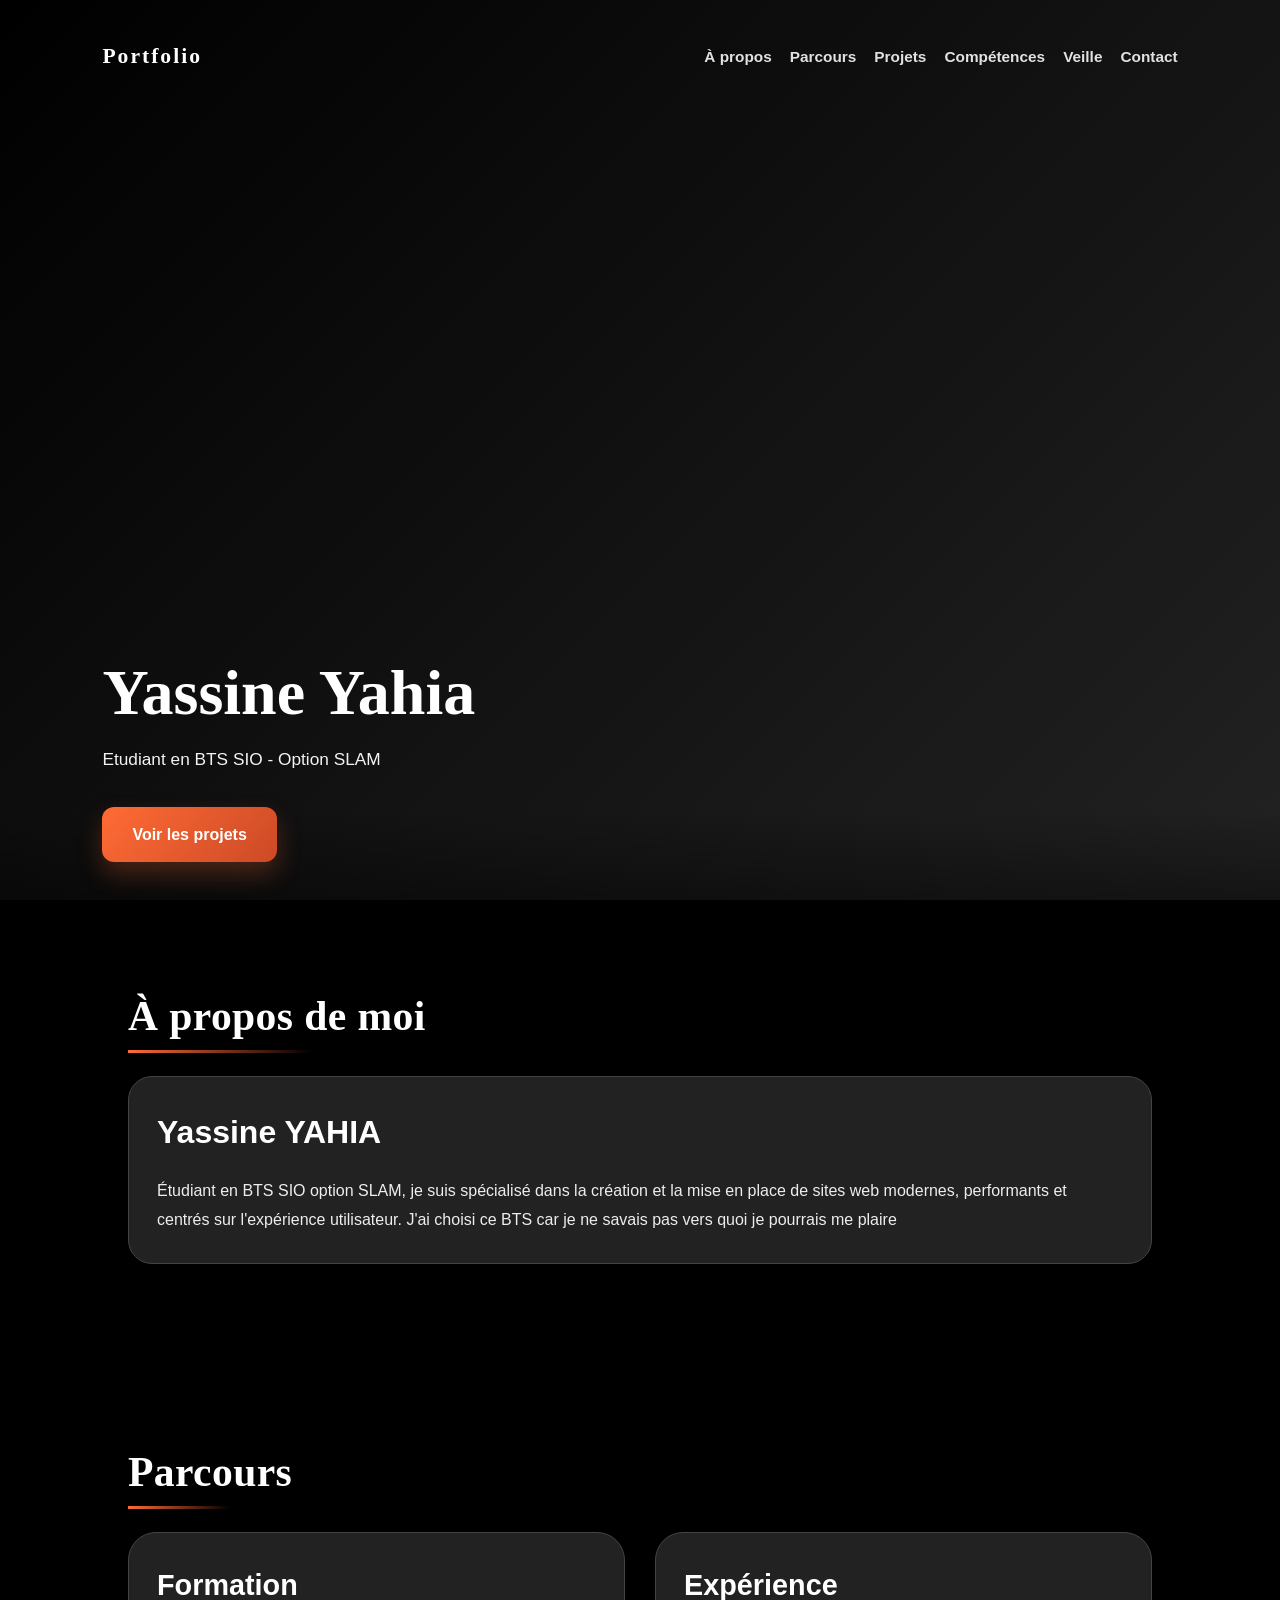
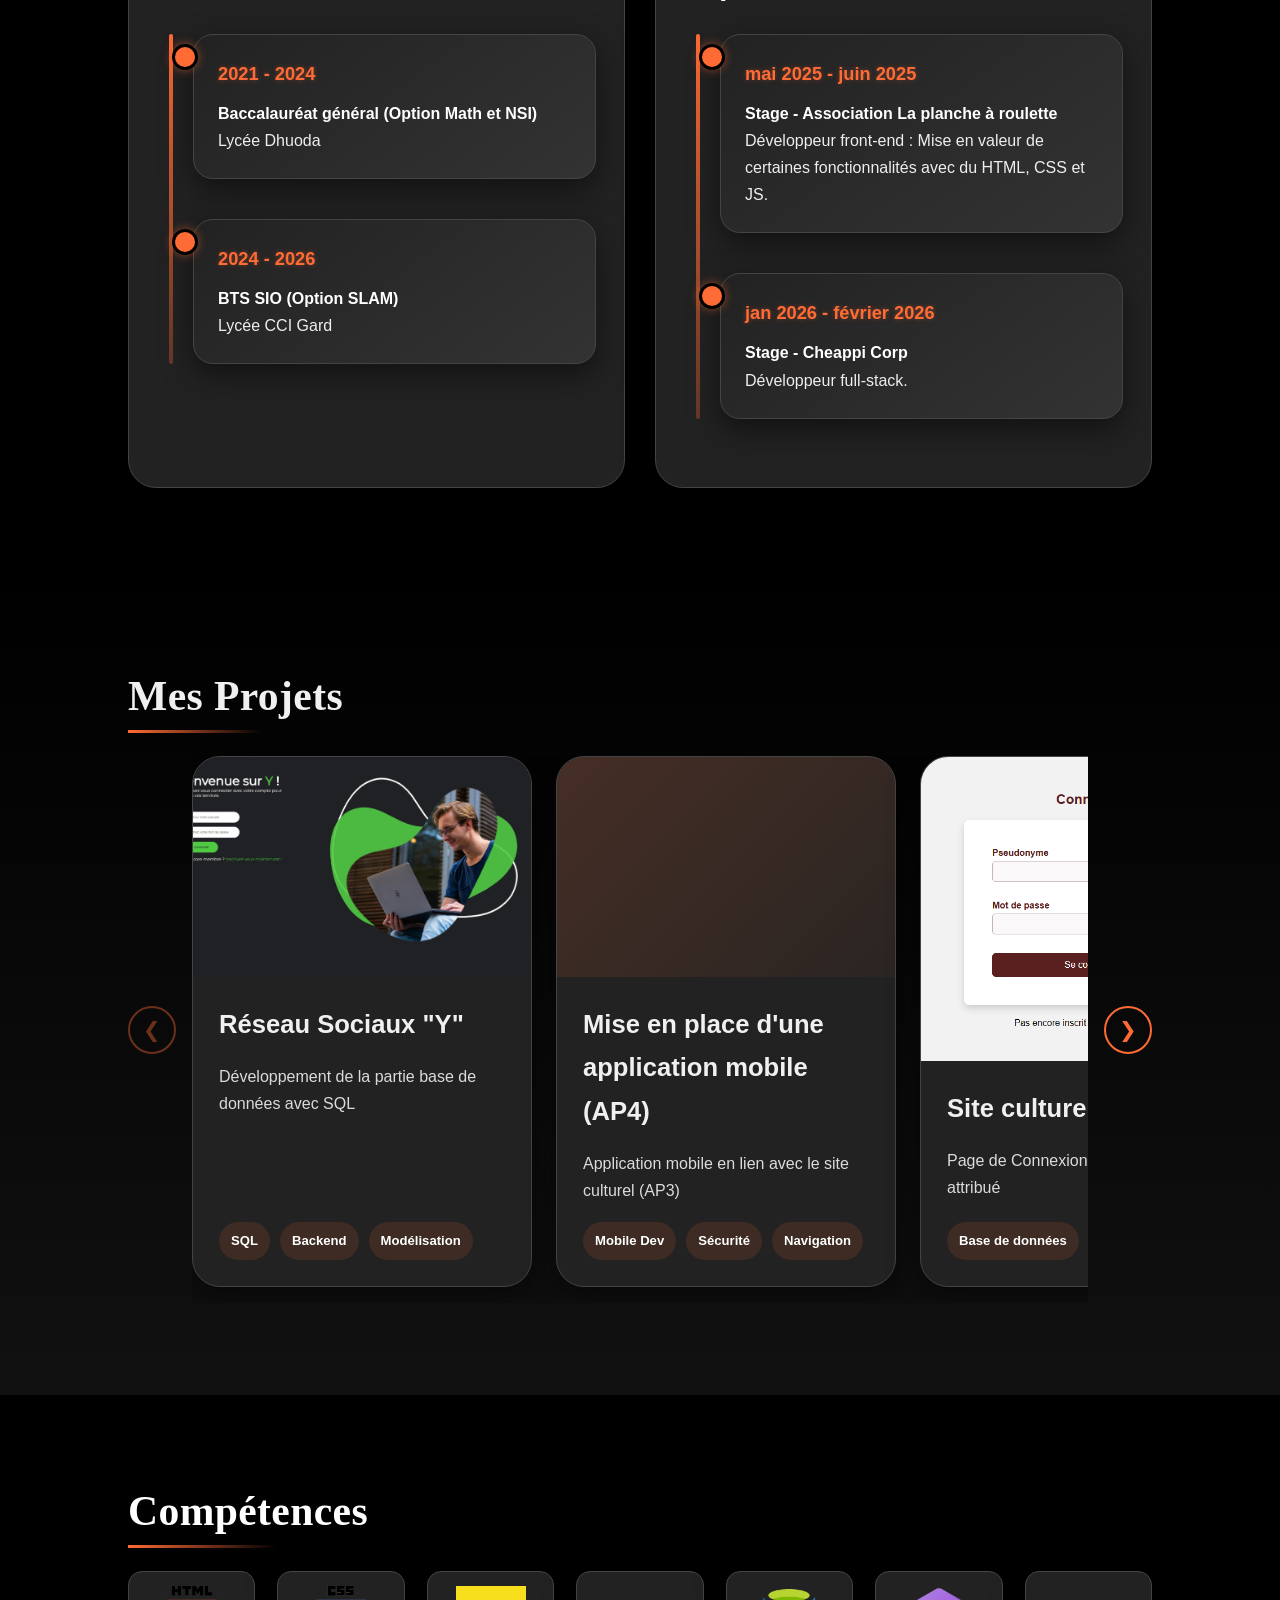
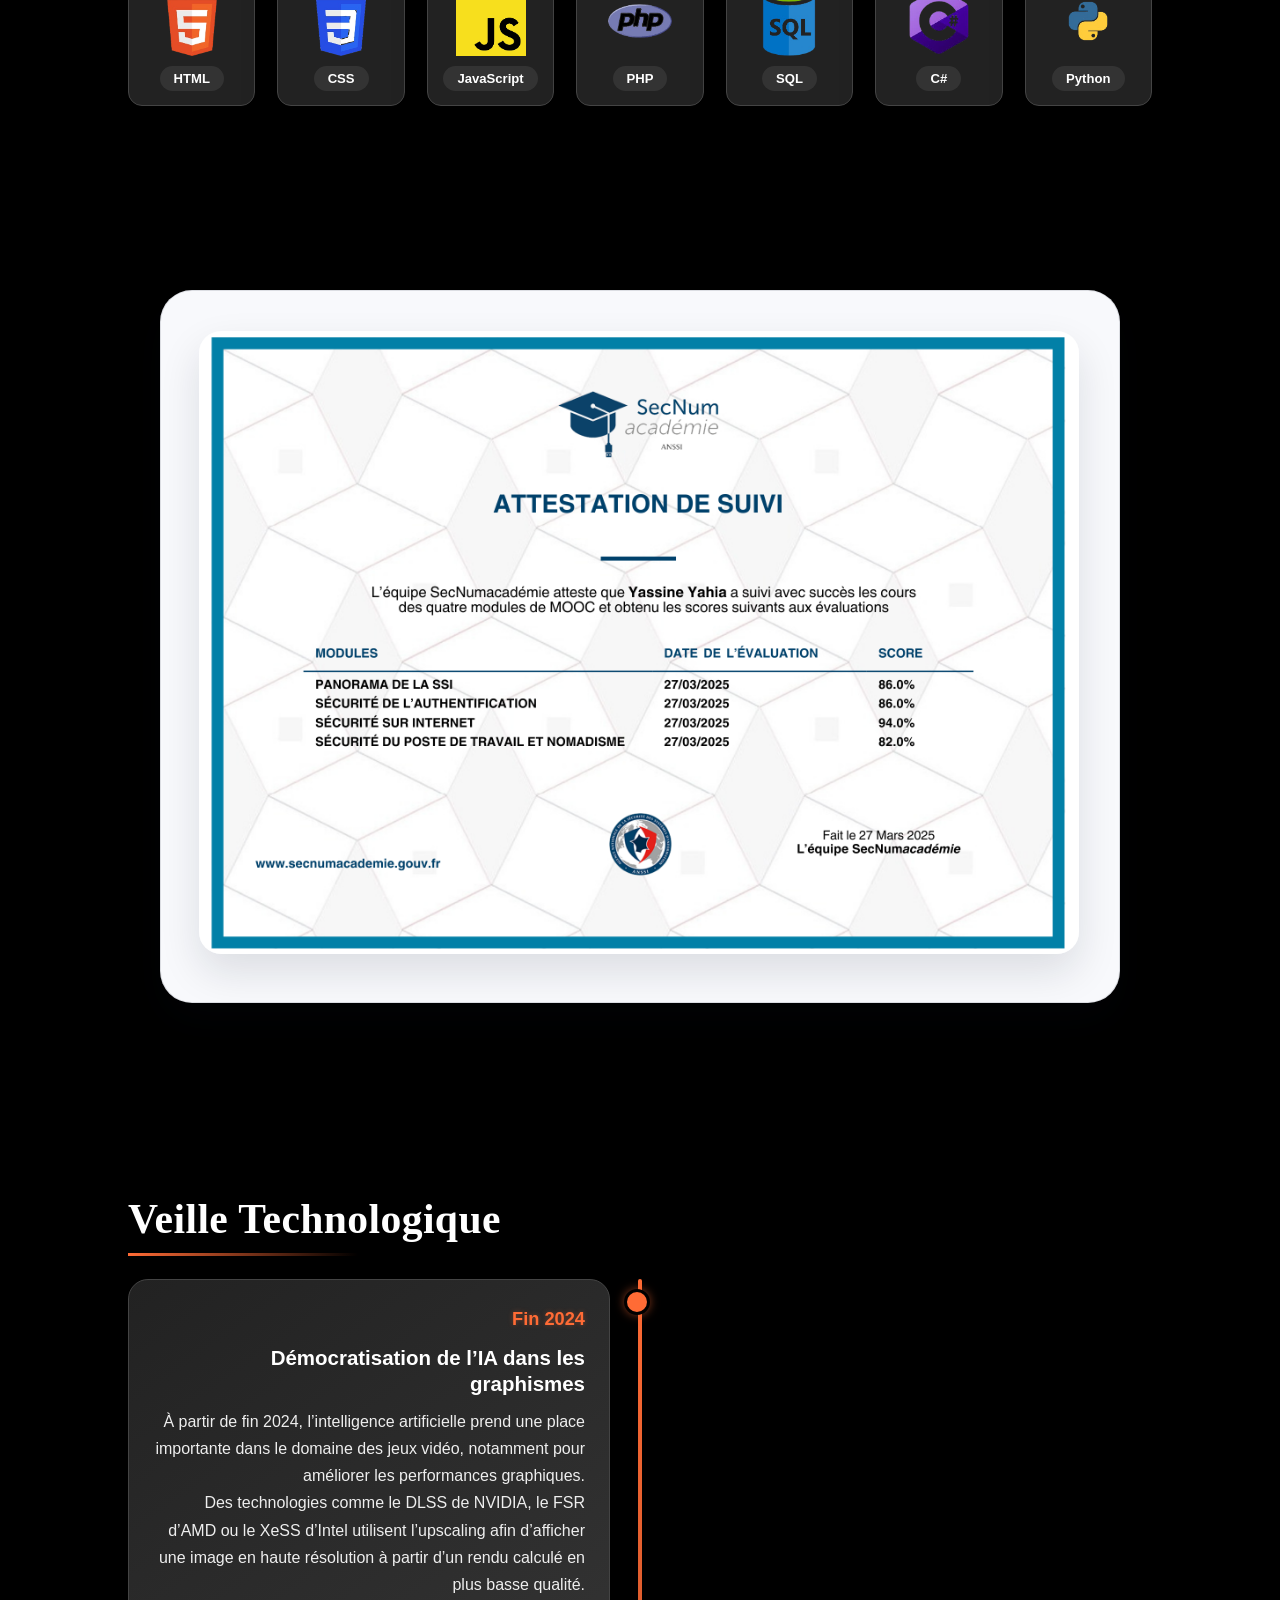
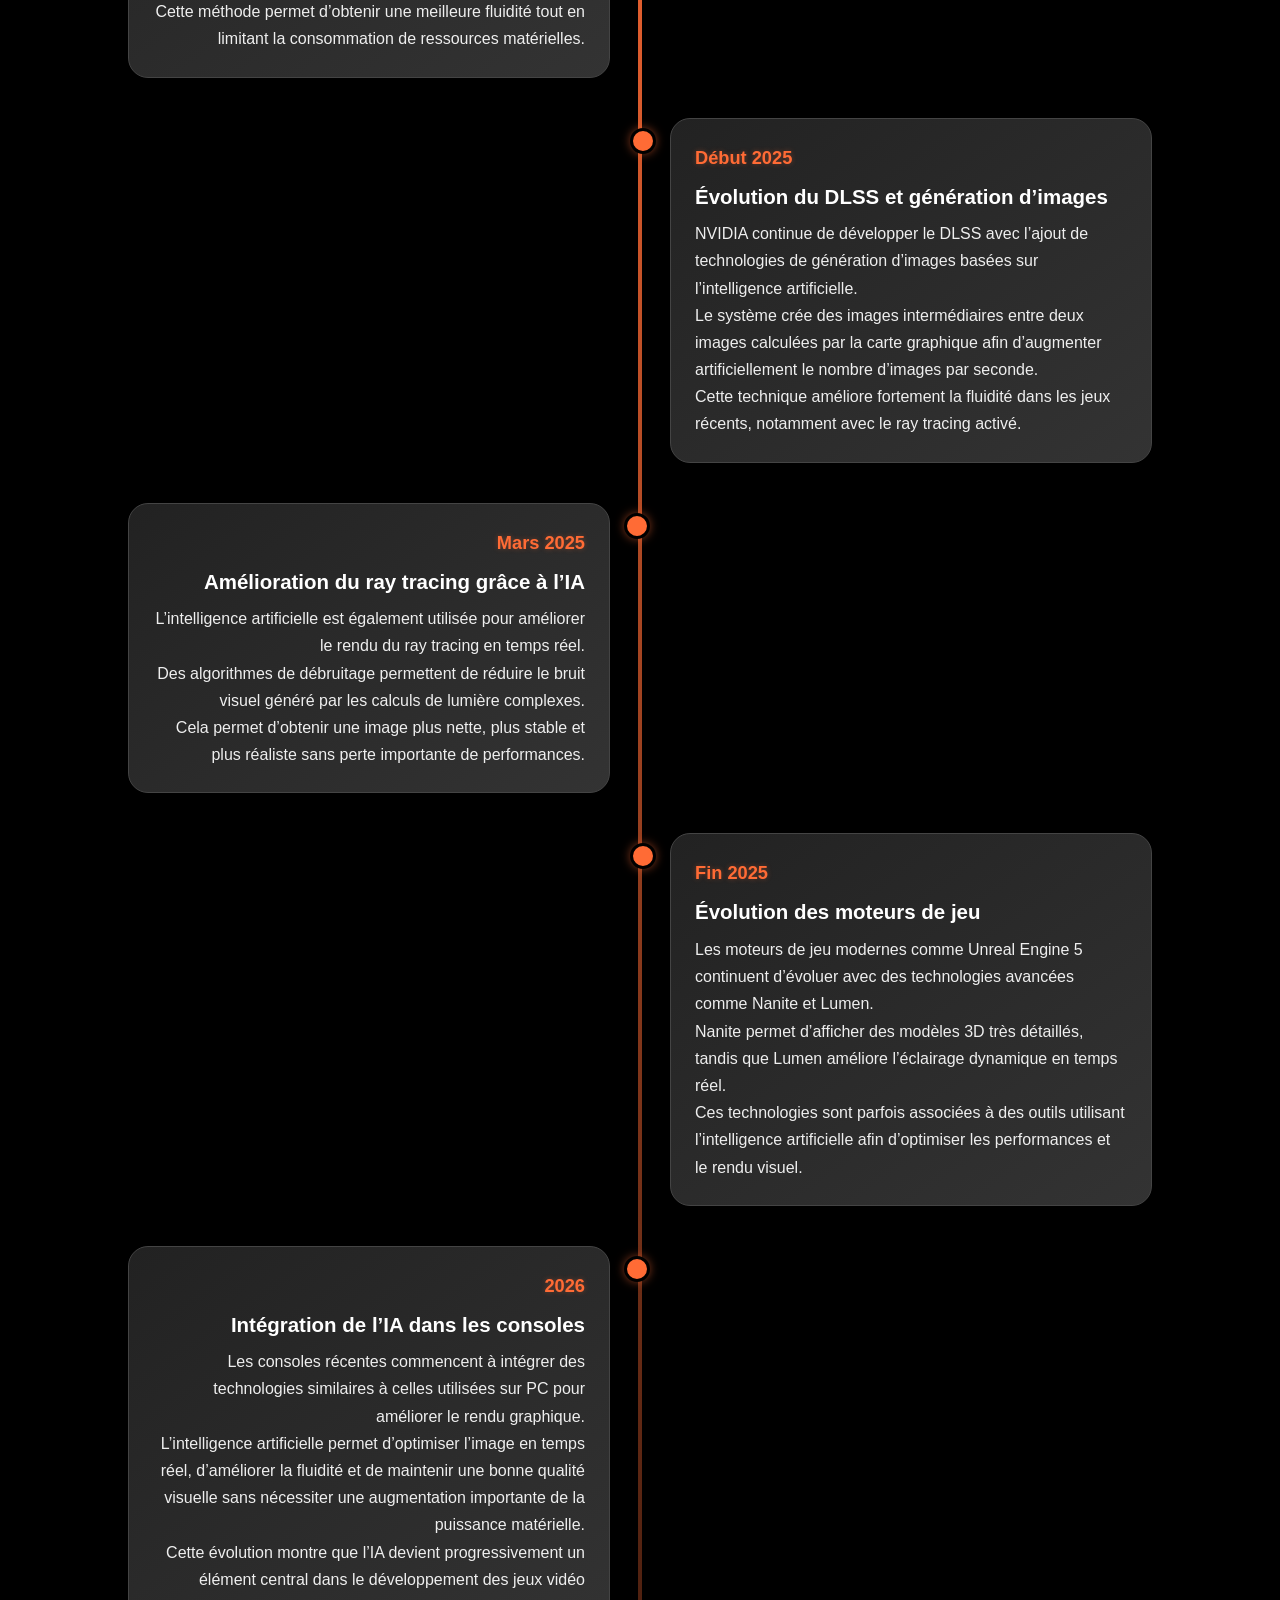
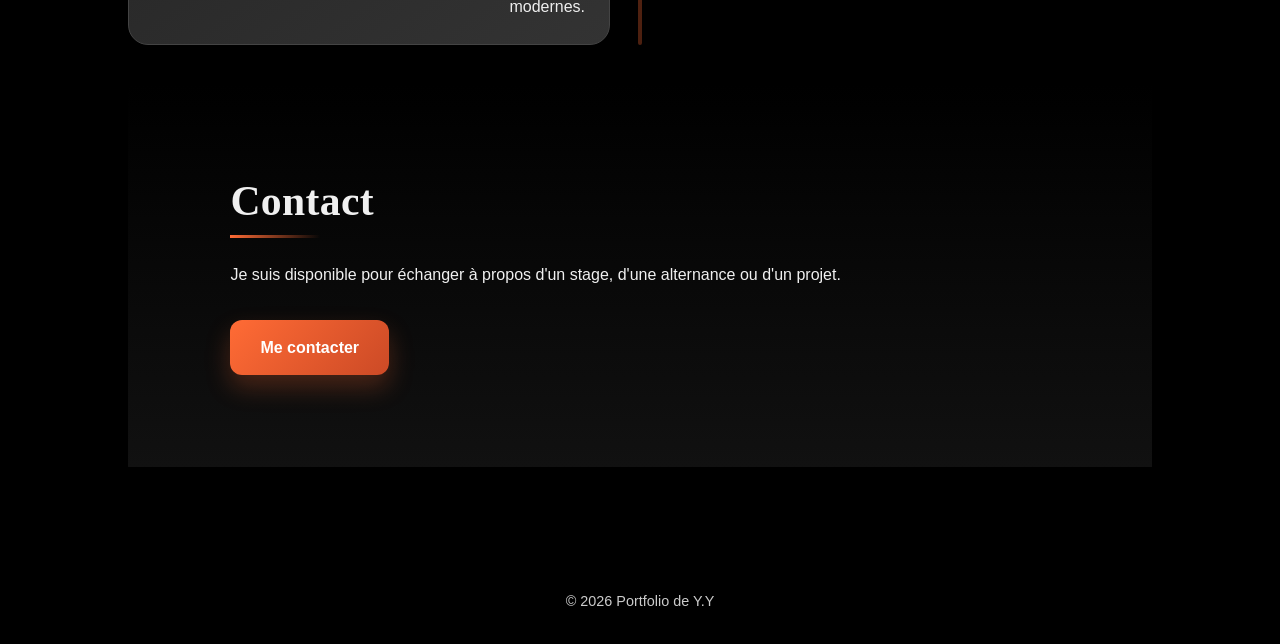
==== Porfolio de Y.Y/index.html @ 58051598 "Add files via upload" ====
﻿<!DOCTYPE html>
<html lang="fr">
<head>
    <meta charset="UTF-8">
    <meta name="viewport" content="width=device-width, initial-scale=1.0">
    <meta name="description" content="Portfolio de Yassine Yahia, étudiant en BTS SIO SLAM et développeur full-stack.">
    <title>Portfolio de Y.Y</title>
    <link rel="stylesheet" href="style.css">
    <script>document.documentElement.classList.add('js');</script>
    <script src="interact.js" defer></script>
</head>
<body>
<header class="hero" role="banner">
    <nav aria-label="Navigation principale">
        <h2 class="logo">Portfolio</h2>
        <ul>
            <li><a href="#about">À propos</a></li>
            <li><a href="#parcours">Parcours</a></li>
            <li><a href="#projects">Projets</a></li>
            <li><a href="#skills">Compétences</a></li>
            <li><a href="#techwatch">Veille</a></li>
            <li><a href="#contact-title">Contact</a></li>
        </ul>
    </nav>

    <div class="hero-content">
        <h1>Yassine Yahia</h1>
        <p>Etudiant en BTS SIO - Option SLAM</p>
        <a href="#projects" class="cta">Voir les projets</a>
    </div>
</header>

<main>
    <section id="about" class="section about" aria-labelledby="about-title">
    <div class="container section-title">
        <h2 id="about-title">À propos de moi</h2>
    </div>

    <div class="container about-layout">
        <div class="about-description">
            <h3>Yassine YAHIA</h3>
            <p>Étudiant en BTS SIO option SLAM, je suis spécialisé dans la création et la mise en place de sites web modernes, performants et centrés sur l'expérience utilisateur. J'ai choisi ce BTS car je ne savais pas vers quoi je pourrais me plaire</p>
        </div>
    </div>
</section>

<section id="parcours" class="section parcours" aria-labelledby="parcours-title">
    <div class="container section-title">
        <h2 id="parcours-title">Parcours</h2>
    </div>

    <div class="container parcours-grid">
        <div class="timeline-card">
            <h3>Formation</h3>
            <div class="timeline">
                <div class="timeline-item">
                    <div class="timeline-content">
                        <span class="date">2021 - 2024</span>
                        <h4>Baccalauréat général 
                            (Option Math et NSI)</h4>
                        <p>Lycée Dhuoda</p> 
                    </div>
                </div>

                <div class="timeline-item">
                    <div class="timeline-content">
                        <span class="date">2024 - 2026</span>
                        <h4>BTS SIO (Option SLAM)</h4>
                        <p>Lycée CCI Gard</p>
                    </div>
                </div>
            </div>
        </div>

        <div class="timeline-card">
            <h3>Expérience</h3>
            <div class="timeline">
                <div class="timeline-item">
                    <div class="timeline-content">
                        <span class="date">mai 2025 - juin 2025</span>
                        <h4>Stage - Association La planche à roulette</h4>
                        <p>Développeur front-end : Mise en valeur de certaines fonctionnalités avec du HTML, CSS et JS.</p>
                    </div>
                </div>

                <div class="timeline-item">
                    <div class="timeline-content">
                        <span class="date">jan 2026 - février 2026</span>
                        <h4>Stage - Cheappi Corp</h4>
                        <p>Développeur full-stack.</p>
                    </div>
                </div>
            </div>
        </div>
    </div>
</section>

    <section id="projects" class="section dark" aria-labelledby="projects-title">
        <h2 id="projects-title">Mes Projets</h2>
        <div class="projects-container">
            <button class="scroll-btn scroll-btn--left" aria-label="Défiler vers la gauche" title="Défiler vers la gauche">❮</button>
            <div class="grid projects-grid">
            <article class="card project-card">
                <div class="card-preview">
                    <img src="Image/login_Y.png" alt="Portfolio project" loading="lazy">
                </div>
                <div class="card-body">
                    <h3>Réseau Sociaux "Y"</h3>
                    <p>Développement de la partie base de données avec SQL</p>
                    <div class="card-tags">
                        <span>SQL</span>
                        <span>Backend</span>
                        <span>Modélisation</span>
                    </div>
                </div>
            </article>

            <article class="card project-card">
                <div class="card-preview card-gradient">
                </div>
                <div class="card-body">
                    <h3>Mise en place d'une application mobile (AP4)</h3>
                    <p>Application mobile en lien avec le site culturel (AP3)</p>
                    <div class="card-tags">
                        <span>Mobile Dev</span>
                        <span>Sécurité</span>
                        <span>Navigation</span>
                    </div>
                </div>
            </article>

            <article class="card project-card">
                <div class="card-preview card-gradient">
                    <img src="Image/AP3.PNG" alt="Portfolio project" loading="lazy">
                </div>
                <div class="card-body">
                    <h3>Site culturel (AP3)</h3>
                    <p>Page de Connexion en fonction du role attribué</p>
                    <div class="card-tags">
                        <span>Base de données</span>
                        <span>CRUD</span>
                        <span>API</span>
                    </div>
                </div>
            </article>

            <article class="card project-card">
                <div class="card-preview card-gradient">
                    <img src="Image/AP1&2.PNG" alt="Portfolio project" loading="lazy">
                </div>
                <div class="card-body">
                    <h3>Site culturel (AP2 & AP1)</h3>
                    <p>Site sur l'oenologie</p>
                    <div class="card-tags">
                        <span>Base de données</span>
                        <span>CRUD</span>
                        <span>API</span>
                    </div>
                </div>
            </article>

            </div>
            <button class="scroll-btn scroll-btn--right" aria-label="Défiler vers la droite" title="Défiler vers la droite">❯</button>
        </div>
    </section>

    <section id="skills" class="section" aria-labelledby="skills-title">
        <h2 id="skills-title">Compétences</h2>
        <div class="skills">
            <div class="skill">
                <img src="Image/HTML.png" alt="Logo HTML" loading="lazy">
                <span>HTML</span>
            </div>

            <div class="skill">
                <img src="Image/CSS.png" alt="Logo CSS" loading="lazy">
                <span>CSS</span>
            </div>

            <div class="skill">
                <img src="Image/JS.png" alt="Logo JavaScript" loading="lazy">
                <span>JavaScript</span>
            </div>

            <div class="skill">
                <img src="Image/PHP.png" alt="Logo PHP" loading="lazy">
                <span>PHP</span>
            </div>

            <div class="skill">
                <img src="Image/SQL.png" alt="Logo SQL" loading="lazy">
                <span>SQL</span>
            </div>

            <div class="skill">
                <img src="Image/CSharp.jpg" alt="Logo C#" loading="lazy">
                <span>C#</span>
            </div>

            <div class="skill">
                <img src="Image/python.png" alt="Logo Python" loading="lazy">
                <span>Python</span>
            </div>
        </div>
    </section>

    <section id="certificate" class="section certificate-section" aria-labelledby="certificate-title">
        <div class="container">
            <div class="certificate-card">
                <img src="Image/attestation mooc.png" alt="Attestation SecNumacadémie" class="certificate-image" loading="lazy">
            </div>
        </div>
    </section>

    <section id="techwatch" class="section" aria-labelledby="techwatch-title">
    <h2 id="techwatch-title">Veille Technologique</h2>

    <div class="timeline">

    <div class="timeline-item">
        <div class="timeline-content">
            <span class="date">Fin 2024</span>
            <h3>Démocratisation de l’IA dans les graphismes</h3>
            <p>
                À partir de fin 2024, l’intelligence artificielle prend une place importante
                dans le domaine des jeux vidéo, notamment pour améliorer les performances graphiques.
            </p>
            <p>
                Des technologies comme le DLSS de NVIDIA, le FSR d’AMD ou le XeSS d’Intel
                utilisent l’upscaling afin d’afficher une image en haute résolution
                à partir d’un rendu calculé en plus basse qualité.
            </p>
            <p>
                Cette méthode permet d’obtenir une meilleure fluidité tout en limitant
                la consommation de ressources matérielles.
            </p>
        </div>
    </div>

    <div class="timeline-item">
        <div class="timeline-content">
            <span class="date">Début 2025</span>
            <h3>Évolution du DLSS et génération d’images</h3>
            <p>
                NVIDIA continue de développer le DLSS avec l’ajout de technologies
                de génération d’images basées sur l’intelligence artificielle.
            </p>
            <p>
                Le système crée des images intermédiaires entre deux images calculées
                par la carte graphique afin d’augmenter artificiellement le nombre d’images par seconde.
            </p>
            <p>
                Cette technique améliore fortement la fluidité dans les jeux récents,
                notamment avec le ray tracing activé.
            </p>
        </div>
    </div>

    <div class="timeline-item">
        <div class="timeline-content">
            <span class="date">Mars 2025</span>
            <h3>Amélioration du ray tracing grâce à l’IA</h3>
            <p>
                L’intelligence artificielle est également utilisée pour améliorer
                le rendu du ray tracing en temps réel.
            </p>
            <p>
                Des algorithmes de débruitage permettent de réduire le bruit visuel
                généré par les calculs de lumière complexes.
            </p>
            <p>
                Cela permet d’obtenir une image plus nette, plus stable
                et plus réaliste sans perte importante de performances.
            </p>
        </div>
    </div>

    <div class="timeline-item">
        <div class="timeline-content">
            <span class="date">Fin 2025</span>
            <h3>Évolution des moteurs de jeu</h3>
            <p>
                Les moteurs de jeu modernes comme Unreal Engine 5 continuent d’évoluer
                avec des technologies avancées comme Nanite et Lumen.
            </p>
            <p>
                Nanite permet d’afficher des modèles 3D très détaillés,
                tandis que Lumen améliore l’éclairage dynamique en temps réel.
            </p>
            <p>
                Ces technologies sont parfois associées à des outils utilisant l’intelligence artificielle
                afin d’optimiser les performances et le rendu visuel.
            </p>
        </div>
    </div>

    <div class="timeline-item">
        <div class="timeline-content">
            <span class="date">2026</span>
            <h3>Intégration de l’IA dans les consoles</h3>
            <p>
                Les consoles récentes commencent à intégrer des technologies similaires
                à celles utilisées sur PC pour améliorer le rendu graphique.
            </p>
            <p>
                L’intelligence artificielle permet d’optimiser l’image en temps réel,
                d’améliorer la fluidité et de maintenir une bonne qualité visuelle
                sans nécessiter une augmentation importante de la puissance matérielle.
            </p>
            <p>
                Cette évolution montre que l’IA devient progressivement un élément central
                dans le développement des jeux vidéo modernes.
            </p>
        </div>
    </div>

</div>

    <section id="contact-section" class="section dark" aria-labelledby="contact-title">
        <h2 id="contact-title">Contact</h2>
        <p>Je suis disponible pour échanger à propos d'un stage, d'une alternance ou d'un projet.</p>
        <a class="cta" href="mailto:yassineyahia2006@gmail.com">Me contacter</a>
    </section>
</main>

<footer>
    <p>&copy; 2026 Portfolio de Y.Y</p>
</footer>
<script>
    document.addEventListener('DOMContentLoaded', function() {
        const timelineItems = document.querySelectorAll('.timeline-item');
        const observer = new IntersectionObserver((entries) => {
            entries.forEach(entry => {
                if (entry.isIntersecting) {
                    entry.target.classList.add('show');
                }
            });
        }, { threshold: 0.5 });
        timelineItems.forEach(item => observer.observe(item));
    });
</script>
</body>
</html>
---- Porfolio de Y.Y/style.css ----
﻿@keyframes fadeInUp {
    from {
        opacity: 0;
        transform: translateY(30px);
    }
    to {
        opacity: 1;
        transform: translateY(0);
    }
}

@keyframes pulse {
    0% {
        box-shadow: 0 12px 24px rgba(255, 107, 53, 0.25);
    }
    50% {
        box-shadow: 0 16px 32px rgba(255, 107, 53, 0.35);
    }
    100% {
        box-shadow: 0 12px 24px rgba(255, 107, 53, 0.25);
    }
}

@keyframes slideIn {
    from {
        transform: translateX(-100%);
        opacity: 0;
    }
    to {
        transform: translateX(0);
        opacity: 1;
    }
}

:root {
    --bg: #000000;
    --bg-soft: #333333;
    --surface: #222222;
    --surface-dark: #111111;
    --text: #ffffff;
    --text-light: #f0f0f0;
    --muted: #cccccc;
    --primary: #ff6b35;
    --primary-hover: #e55a2b;
    --accent: #ff4500;
    --ring: rgba(255, 107, 53, 0.5);
    --border: #444444;
    --shadow-soft: 0 10px 30px rgba(0,0,0,0.5);
    --shadow-strong: 0 24px 60px rgba(0,0,0,0.8);
}

* {
    margin: 0;
    padding: 0;
    box-sizing: border-box;
}

html {
    scroll-behavior: smooth;
}

body {
    font-family: 'Manrope', 'Segoe UI', sans-serif;
    background: var(--bg);
    color: var(--text);
    line-height: 1.7;
}

a {
    color: inherit;
}

.hero {
    min-height: 100vh;
    padding: 38px 8%;
    background: linear-gradient(135deg, #000000 0%, #111111 50%, #222222 100%);
    color: #fff;
    display: flex;
    flex-direction: column;
    justify-content: space-between;
    position: relative;
    overflow: hidden;
}

.hero::after {
    content: "";
    position: absolute;
    inset: auto -20% -130px;
    height: 220px;
    background: linear-gradient(to bottom, rgba(0, 0, 0, 0), var(--bg));
    pointer-events: none;
}

nav {
    display: flex;
    justify-content: space-between;
    align-items: center;
    gap: 20px;
    z-index: 30;
}

nav.sticky {
    position: fixed;
    top: 10px;
    left: 50%;
    transform: translateX(-50%);
    width: min(1120px, calc(100% - 24px));
    padding: 12px 18px;
    border-radius: 999px;
    background: rgba(0, 0, 0, 0.9);
    backdrop-filter: blur(10px);
    box-shadow: var(--shadow-strong);
}

.logo {
    font-family: 'Playfair Display', Georgia, serif;
    font-size: 1.35rem;
    letter-spacing: 2px;
    font-weight: 700;
    white-space: nowrap;
    animation: fadeInUp 0.8s ease-out;
}

nav ul {
    list-style: none;
    display: flex;
    flex-wrap: wrap;
    justify-content: flex-end;
    gap: 18px;
    animation: slideIn 0.8s ease-out 0.3s both;
}

nav a {
    color: #fff;
    text-decoration: none;
    font-size: 0.96rem;
    font-weight: 600;
    position: relative;
    opacity: 0.88;
    transition: opacity 0.2s ease;
}

nav a::after {
    content: "";
    position: absolute;
    left: 0;
    bottom: -6px;
    width: 0;
    height: 2px;
    background: var(--primary);
    transition: width 0.25s ease;
}

nav a:hover,
nav a[aria-current="true"] {
    opacity: 1;
}

nav a:hover::after,
nav a[aria-current="true"]::after {
    width: 100%;
}

.hero-content {
    max-width: 700px;
    z-index: 1;
    animation: fadeInUp 1s ease-out 0.5s both;
}

.hero-content h1 {
    font-family: 'Playfair Display', Georgia, serif;
    font-size: clamp(2.55rem, 5vw, 4.45rem);
    line-height: 1.08;
    margin-bottom: 18px;
    text-wrap: balance;
}

.hero-content p {
    font-size: 1.08rem;
    opacity: 0.95;
    max-width: 600px;
}

.cta {
    display: inline-block;
    margin-top: 32px;
    padding: 14px 30px;
    background: linear-gradient(130deg, var(--primary), #cc4a26);
    color: #fff;
    text-decoration: none;
    font-weight: 700;
    border-radius: 12px;
    box-shadow: 0 12px 24px rgba(255, 107, 53, 0.25);
    transition: transform 0.2s ease, box-shadow 0.2s ease, filter 0.2s ease;
    animation: pulse 2s infinite;
}

.cta:hover {
    transform: translateY(-2px);
    filter: brightness(1.05);
    box-shadow: 0 20px 34px rgba(255, 107, 53, 0.3);
}

.cta:focus-visible,
a:focus-visible,
button:focus-visible {
    outline: 3px solid var(--ring);
    outline-offset: 3px;
}

.section {
    padding: 92px 10%;
}

.js .section {
    opacity: 0;
    transform: translateY(16px);
    transition: opacity 0.45s ease, transform 0.45s ease;
}

.js .section.show {
    opacity: 1;
    transform: translateY(0);
}

.section h2 {
    font-family: 'Playfair Display', Georgia, serif;
    font-size: clamp(1.95rem, 4vw, 2.6rem);
    letter-spacing: 0.4px;
    margin-bottom: 34px;
    line-height: 1.2;
    position: relative;
    width: fit-content;
}

.section h2::after {
    content: "";
    position: absolute;
    left: 0;
    bottom: -11px;
    width: 62%;
    height: 3px;
    background: linear-gradient(90deg, var(--primary), rgba(255, 107, 53, 0));
}

.section.dark {
    background: linear-gradient(180deg, #000000, #111111);
    color: var(--text-light);
}

.certificate-section {
    padding-bottom: 100px;
}

.certificate-card {
    position: relative;
    max-width: 960px;
    margin: 0 auto;
    background: #f8f9fc;
    color: #0f172a;
    border: 1px solid rgba(15, 23, 42, 0.12);
    border-radius: 32px;
    padding: 40px 38px;
    box-shadow: 0 18px 40px rgba(15, 23, 42, 0.12);
}

.certificate-logo-wrap {
    display: flex;
    justify-content: center;
    margin-bottom: 24px;
}

.certificate-image {
    width: 100%;
    max-width: 880px;
    height: auto;
    border-radius: 22px;
    box-shadow: 0 18px 40px rgba(15, 23, 42, 0.12);
}

.certificate-header {
    display: flex;
    flex-wrap: wrap;
    justify-content: space-between;
    gap: 24px;
    align-items: flex-start;
    margin-bottom: 32px;
    border-bottom: 1px solid rgba(15, 23, 42, 0.1);
    padding-bottom: 22px;
}

.certificate-header span {
    display: inline-block;
    text-transform: uppercase;
    letter-spacing: 1.2px;
    color: var(--primary);
    font-weight: 700;
    font-size: 0.88rem;
    margin-bottom: 12px;
}

.certificate-header h3 {
    margin: 0;
    font-size: clamp(1.65rem, 2.5vw, 2.3rem);
}

.certificate-status {
    padding: 14px 22px;
    border-radius: 999px;
    background: rgba(59, 130, 246, 0.14);
    color: #1d4ed8;
    font-weight: 700;
    letter-spacing: 0.8px;
    min-width: 120px;
    text-align: center;
}

.certificate-body p {
    margin: 0;
    opacity: 0.92;
    color: #475569;
}

.certificate-body h2 {
    margin: 18px 0 14px;
    font-size: clamp(2.2rem, 3.5vw, 3.2rem);
    line-height: 1.05;
}

.certificate-body ul {
    list-style: none;
    padding: 0;
    margin: 24px 0;
    display: grid;
    gap: 12px;
}

.certificate-body li {
    padding-left: 16px;
    position: relative;
    line-height: 1.7;
}

.certificate-body li::before {
    content: "●";
    position: absolute;
    left: 0;
    top: 0.2rem;
    color: var(--primary);
    font-size: 0.9rem;
}

.certificate-table-wrap {
    overflow-x: auto;
    margin: 24px 0;
}

.certificate-table {
    width: 100%;
    border-collapse: collapse;
    min-width: 560px;
    font-size: 0.95rem;
}

.certificate-table th,
.certificate-table td {
    padding: 16px 18px;
    border-bottom: 1px solid rgba(15, 23, 42, 0.08);
    text-align: left;
}

.certificate-table th {
    color: #1d4ed8;
    font-weight: 700;
    letter-spacing: 0.06em;
    text-transform: uppercase;
    font-size: 0.82rem;
}

.certificate-table tbody tr:nth-child(even) {
    background: rgba(15, 23, 42, 0.04);
}

.certificate-table tbody td {
    color: #334155;
}

.certificate-meta {
    display: grid;
    gap: 12px;
    margin-top: 16px;
    padding-top: 16px;
    border-top: 1px solid rgba(255, 255, 255, 0.08);
}

.certificate-meta strong {
    color: #0f172a;
}

.certificate-footer {
    display: flex;
    flex-wrap: wrap;
    justify-content: space-between;
    gap: 24px;
    align-items: center;
    margin-top: 40px;
    padding-top: 24px;
    border-top: 1px solid rgba(15, 23, 42, 0.08);
}

.seal {
    width: 96px;
    height: 96px;
    border-radius: 50%;
    display: grid;
    place-items: center;
    background: rgba(59, 130, 246, 0.14);
    border: 1px solid rgba(59, 130, 246, 0.25);
    color: #1d4ed8;
    font-size: 2.2rem;
    font-weight: 800;
}

.sign span {
    display: block;
    font-weight: 700;
    margin-bottom: 6px;
    color: #0f172a;
}

.sign p {
    margin: 0;
    opacity: 0.82;
}

.eyebrow {
    text-transform: uppercase;
    color: var(--primary);
    letter-spacing: 0.18em;
    font-size: 0.84rem;
    margin-bottom: 16px;
}

@media (max-width: 860px) {
    .certificate-card {
        padding: 28px;
    }

    .certificate-header,
    .certificate-footer {
        flex-direction: column;
        align-items: stretch;
    }
}

.container {
    max-width: 1100px;
    margin: 0 auto;
}

.about-layout {
    display: grid;
    grid-template-columns: 1fr 1fr;
    gap: 24px;
}

.about-description {
    grid-column: 1 / -1;
    background: var(--surface);
    border: 1px solid var(--border);
    border-radius: 24px;
    padding: 28px;
    box-shadow: var(--shadow-soft);
    display: flex;
    flex-direction: column;
    gap: 18px;
}

.about-description h3 {
    margin: 0;
    font-size: clamp(2rem, 2.5vw, 2.5rem);
}

.about-description p {
    opacity: 0.92;
    line-height: 1.8;
}

.row {
    display: grid;
    grid-template-columns: repeat(2, minmax(0, 1fr));
    gap: 24px;
}

.section-title p {
    max-width: 900px;
    color: var(--muted);
    font-size: 1.03rem;
}

#about ul {
    list-style: none;
    display: grid;
    gap: 12px;
}

#about li {
    background: var(--surface);
    border: 1px solid var(--border);
    border-radius: 14px;
    padding: 12px 14px;
    box-shadow: var(--shadow-soft);
}

#about strong {
    margin-right: 6px;
}

#about a {
    color: var(--primary);
    text-decoration: none;
    font-weight: 600;
}

#about a:hover {
    text-decoration: underline;
}

.about-btn {
    display: inline-block;
    margin-top: 20px;
    padding: 10px 20px;
    background: var(--primary);
    color: white;
    text-decoration: none;
    border-radius: 8px;
    transition: background 0.2s ease;
}

.about-btn:hover {
    background: var(--primary-hover);
}

.school-grid {
    display: grid;
    gap: 16px;
}

.school-card {
    background: var(--surface);
    border: 1px solid var(--border);
    border-radius: 14px;
    padding: 16px;
    box-shadow: var(--shadow-soft);
    transition: transform 0.2s ease, box-shadow 0.2s ease;
}

.school-card:hover {
    transform: translateY(-2px);
    box-shadow: var(--shadow-strong);
}

.professional-grid {
    display: grid;
    gap: 16px;
}

.professional-card {
    background: var(--surface);
    border: 1px solid var(--border);
    border-radius: 14px;
    padding: 16px;
    box-shadow: var(--shadow-soft);
    transition: transform 0.2s ease, box-shadow 0.2s ease;
}

.professional-card:hover {
    transform: translateY(-2px);
    box-shadow: var(--shadow-strong);
}

.grid {
    display: grid;
    grid-template-columns: repeat(3, minmax(260px, 1fr));
    gap: 24px;
}

/* Scroll horizontal des projets */
.projects-grid {
    display: flex;
    gap: 24px;
    overflow-x: auto;
    overflow-y: hidden;
    scroll-snap-type: x mandatory;
    scroll-behavior: smooth;
    padding-bottom: 16px;
    -webkit-overflow-scrolling: touch;
}

/* Cache la scrollbar */
.projects-grid::-webkit-scrollbar {
    display: none;
}

.projects-grid {
    scrollbar-width: none;
    -ms-overflow-style: none;
}

/* Cartes projets */
.projects-grid .project-card {
    width: min(340px, 85vw);
    min-width: min(340px, 85vw);
    flex: 0 0 auto;
    scroll-snap-align: start;
    overflow: hidden;
    border-radius: 28px;
    background: var(--surface);
    border: 1px solid var(--border);
    box-shadow: var(--shadow-soft);
}

.project-card {
    min-width: 300px;
    flex-shrink: 0;
    scroll-snap-align: start;
}

.card-preview {
    position: relative;
    min-height: 220px;
    overflow: hidden;
    background: linear-gradient(180deg, rgba(255, 255, 255, 0.05), rgba(255, 255, 255, 0.08));
}

.card-preview img {
    width: 100%;
    height: 100%;
    object-fit: cover;
    display: block;
    cursor: zoom-in;
    transition: transform 0.3s ease;
}

.card-preview img:hover {
    transform: scale(1.02);
}

.card-gradient {
    display: flex;
    align-items: center;
    justify-content: center;
    background: linear-gradient(135deg, rgba(255, 107, 53, 0.16), rgba(255, 107, 53, 0.04));
}

.project-icon {
    width: 72px;
    height: 72px;
    border-radius: 18px;
    background: rgba(255, 107, 53, 0.18);
    color: var(--text);
    display: grid;
    place-items: center;
    font-size: 2rem;
    font-weight: 700;
    text-transform: uppercase;
    box-shadow: inset 0 0 0 1px rgba(255, 107, 53, 0.18);
}

.card-body {
    padding: 26px;
    display: flex;
    flex-direction: column;
    gap: 18px;
    flex: 1;
}

.card-body h3 {
    margin: 0;
    font-size: 1.6rem;
}

.card-body p {
    opacity: 0.9;
    line-height: 1.65;
    flex: 1;
}

.card-tags {
    display: flex;
    flex-wrap: wrap;
    gap: 10px;
}

.card-tags span {
    display: inline-flex;
    align-items: center;
    justify-content: center;
    padding: 8px 12px;
    border-radius: 999px;
    background: rgba(255, 107, 53, 0.12);
    color: var(--text);
    font-size: 0.82rem;
    font-weight: 700;
}

.project-btn {
    display: inline-block;
    padding: 12px 22px;
    border-radius: 14px;
    background: linear-gradient(130deg, var(--primary), var(--primary-hover));
    color: #fff;
    text-decoration: none;
    font-weight: 700;
    text-align: center;
    transition: transform 0.2s ease, filter 0.2s ease;
}

.project-btn:hover {
    transform: translateY(-2px);
    filter: brightness(1.05);
}

.contact-grid {
    display: grid;
    place-items: center;
    padding: 20px 0 0;
}

.contact-card {
    width: min(620px, 100%);
    background: rgba(255, 255, 255, 0.04);
    border: 1px solid rgba(255, 107, 53, 0.18);
    border-radius: 28px;
    padding: 36px;
    box-shadow: var(--shadow-soft);
    display: grid;
    gap: 18px;
}

.contact-label {
    font-size: 0.95rem;
    text-transform: uppercase;
    letter-spacing: 1px;
    color: var(--primary);
    margin-bottom: 6px;
}

.contact-link {
    color: #fff;
    font-size: 1.2rem;
    font-weight: 700;
    text-decoration: none;
}

.contact-copy {
    color: var(--muted);
    line-height: 1.8;
}

.contact-btn {
    width: fit-content;
}

/* Conteneur des projets avec boutons de défilement */
.projects-container {
    display: flex;
    align-items: center;
    gap: 16px;
    position: relative;
}

.scroll-btn {
    flex-shrink: 0;
    width: 48px;
    height: 48px;
    border: 2px solid var(--primary);
    background: transparent;
    color: var(--primary);
    border-radius: 999px;
    font-size: 1.3rem;
    cursor: pointer;
    transition: all 0.25s ease;
    display: flex;
    align-items: center;
    justify-content: center;
    z-index: 20;
}

.scroll-btn:hover {
    background: var(--primary);
    color: #fff;
    transform: scale(1.08);
}

.scroll-btn:active {
    transform: scale(0.95);
}

.scroll-btn:disabled {
    opacity: 0.4;
    cursor: not-allowed;
}

.scroll-btn:disabled:hover {
    background: transparent;
    color: var(--primary);
    transform: none;
}

.parcours-grid {
    display: grid;
    grid-template-columns: repeat(2, minmax(0, 1fr));
    gap: 30px;
}

.timeline-card {
    background: var(--surface);
    border: 1px solid var(--border);
    border-radius: 28px;
    padding: 28px;
    box-shadow: var(--shadow-soft);
}

.timeline-card h3 {
    margin-top: 0;
    margin-bottom: 24px;
    font-size: 1.8rem;
    color: var(--text);
}

.timeline {
    position: relative;
}

.timeline::before {
    content: '';
    position: absolute;
    left: 50%;
    top: 0;
    bottom: 0;
    width: 4px;
    background: linear-gradient(to bottom, var(--primary), rgba(255, 107, 53, 0.3));
    border-radius: 2px;
    transform: translateX(-50%);
}

.timeline-item {
    position: relative;
    margin-bottom: 40px;
    width: 50%;
    opacity: 0;
    transform: translateY(20px);
    transition: opacity 0.6s ease, transform 0.6s ease;
}

.timeline-item:nth-child(odd) {
    left: 0;
    text-align: right;
    padding-right: 30px;
}

.timeline-item:nth-child(even) {
    left: 50%;
    text-align: left;
    padding-left: 30px;
}

.timeline-item.show {
    opacity: 1;
    transform: translateY(0);
}

.timeline-item::before {
    content: '';
    position: absolute;
    top: 10px;
    width: 20px;
    height: 20px;
    background: var(--primary);
    border: 3px solid var(--bg);
    border-radius: 50%;
    box-shadow: 0 0 10px rgba(255, 107, 53, 0.5);
    transition: transform 0.3s ease, box-shadow 0.3s ease;
}

.timeline-item:nth-child(odd)::before {
    right: -10px;
}

.timeline-item:nth-child(even)::before {
    left: -10px;
}

.timeline-item:hover::before {
    transform: scale(1.2);
    box-shadow: 0 0 20px rgba(255, 107, 53, 0.8);
}

.timeline-content {
    background: linear-gradient(145deg, var(--surface), #333333);
    border: 1px solid var(--border);
    padding: 24px;
    border-radius: 20px;
    box-shadow: var(--shadow-soft);
    transition: transform 0.3s ease, box-shadow 0.3s ease, border-color 0.3s ease;
    cursor: pointer;
}

.timeline-content:hover {
    transform: translateY(-4px);
    box-shadow: var(--shadow-strong);
    border-color: var(--primary);
}

.parcours .timeline {
    padding-left: 36px;
}

.parcours .timeline::before {
    left: 12px;
    transform: none;
}

.parcours .timeline-item {
    width: 100%;
    padding-left: 26px;
    text-align: left;
}

.parcours .timeline-item:nth-child(odd),
.parcours .timeline-item:nth-child(even) {
    left: auto;
    padding: 0;
}

.parcours .timeline-item::before {
    left: -21px;
}

.parcours .timeline-item .timeline-content {
    margin: 0;
}

.date {
    display: block;
    font-size: 1.14rem;
    font-weight: 800;
    color: var(--primary);
    margin-bottom: 10px;
    text-shadow: 0 0 5px rgba(255, 107, 53, 0.35);
}

.timeline-content h3 {
    margin-bottom: 10px;
    font-size: 1.28rem;
    line-height: 1.3;
}

.timeline-content p {
    opacity: 0.92;
}

.card {
    min-height: 280px;
    display: flex;
    flex-direction: column;
    justify-content: flex-start;
}

.skills {
    display: grid;
    grid-template-columns: repeat(auto-fit, minmax(120px, 1fr));
    gap: 22px;
    justify-items: center;
}

.skill {
    width: 100%;
    max-width: 145px;
    display: flex;
    flex-direction: column;
    align-items: center;
    gap: 10px;
    padding: 14px 10px;
    border: 1px solid var(--border);
    border-radius: 14px;
    background: var(--surface);
    box-shadow: var(--shadow-soft);
    transition: transform 0.2s ease, box-shadow 0.2s ease;
}

.skill:hover {
    transform: translateY(-4px) scale(1.05);
    box-shadow: 0 16px 26px rgba(0,0,0,0.5);
    background: linear-gradient(145deg, var(--primary), #e55a2b);
    color: white;
}

.skill img {
    width: 70px;
    height: 70px;
    object-fit: contain;
}

.skill span {
    padding: 6px 14px;
    border-radius: 999px;
    background: var(--bg-soft);
    font-size: 0.82rem;
    font-weight: 700;
    line-height: 1;
}

.skill:hover span {
    background: rgba(255, 255, 255, 0.2);
    color: white;
}

footer {
    background: #000000;
    color: var(--muted);
    text-align: center;
    padding: 30px;
    font-size: 0.9rem;
}

.top-btn {
    position: fixed;
    right: 18px;
    bottom: 18px;
    width: 44px;
    height: 44px;
    border: none;
    border-radius: 999px;
    background: linear-gradient(140deg, var(--primary), #cc4a26);
    color: #fff;
    font-size: 1.05rem;
    cursor: pointer;
    box-shadow: var(--shadow-strong);
    opacity: 0;
    pointer-events: none;
    transition: opacity 0.2s ease, transform 0.2s ease, filter 0.2s ease;
    z-index: 35;
}

.top-btn.show {
    opacity: 1;
    pointer-events: auto;
}

.top-btn:hover {
    transform: translateY(-2px);
    filter: brightness(1.06);
}

body.modal-open {
    overflow: hidden;
}

.project-modal {
    position: fixed;
    inset: 0;
    display: flex;
    align-items: center;
    justify-content: center;
    background: rgba(0, 0, 0, 0.8);
    backdrop-filter: blur(3px);
    padding: 20px;
    z-index: 60;
    opacity: 0;
    visibility: hidden;
    pointer-events: none;
    transition: opacity 0.24s ease, visibility 0s linear 0.24s;
}

.project-modal.is-open {
    opacity: 1;
    visibility: visible;
    pointer-events: auto;
    transition: opacity 0.24s ease;
}

.project-modal__panel {
    width: min(680px, 100%);
    background: linear-gradient(145deg, var(--surface), #333333);
    border: 1px solid var(--border);
    border-radius: 18px;
    box-shadow: var(--shadow-strong);
    padding: 26px;
    position: relative;
    opacity: 0;
    transform: translateY(16px) scale(0.95);
    transition: transform 0.26s ease, opacity 0.26s ease;
}

.project-modal__image {
    display: none;
    margin-bottom: 18px;
    border-radius: 16px;
    overflow: hidden;
    background: #0d0d0d;
}

.project-modal__image img {
    width: 100%;
    height: auto;
    display: block;
    object-fit: contain;
}

.project-modal__image.is-visible {
    display: block;
}

.project-modal.is-open .project-modal__panel {
    opacity: 1;
    transform: translateY(0) scale(1);
}

.project-modal__close {
    position: absolute;
    top: 12px;
    right: 12px;
    border: none;
    width: 34px;
    height: 34px;
    border-radius: 999px;
    background: var(--bg-soft);
    color: var(--text);
    font-size: 1.2rem;
    line-height: 1;
    cursor: pointer;
}

.project-modal__title {
    font-family: 'Playfair Display', Georgia, serif;
    font-size: 1.8rem;
    line-height: 1.2;
    margin-bottom: 12px;
    padding-right: 40px;
}

.project-modal__text {
    color: var(--text);
}

@media (max-width: 960px) {
    .hero {
        padding-top: 26px;
    }

    nav {
        flex-direction: column;
        align-items: flex-start;
    }

    nav ul {
        justify-content: flex-start;
    }

    nav.sticky {
        top: 8px;
        border-radius: 18px;
        width: calc(100% - 16px);
    }

    .section {
        padding: 72px 8%;
    }

    .row {
        grid-template-columns: 1fr;
    }

    .parcours-grid {
        grid-template-columns: 1fr;
    }
}

@media (max-width: 640px) {
    .hero-content h1 {
        font-size: clamp(2.2rem, 11vw, 3.1rem);
    }

    nav ul {
        gap: 12px;
    }

    nav a {
        font-size: 0.9rem;
    }

    .grid:not(.projects-grid) {
        grid-template-columns: 1fr;
    }

@media (prefers-reduced-motion: reduce) {
    html {
        scroll-behavior: auto;
    }

    *,
    *::before,
    *::after {
        animation: none !important;
        transition: none !important;
    }

    .js .section {
        opacity: 1;
        transform: none;
    }
}




}
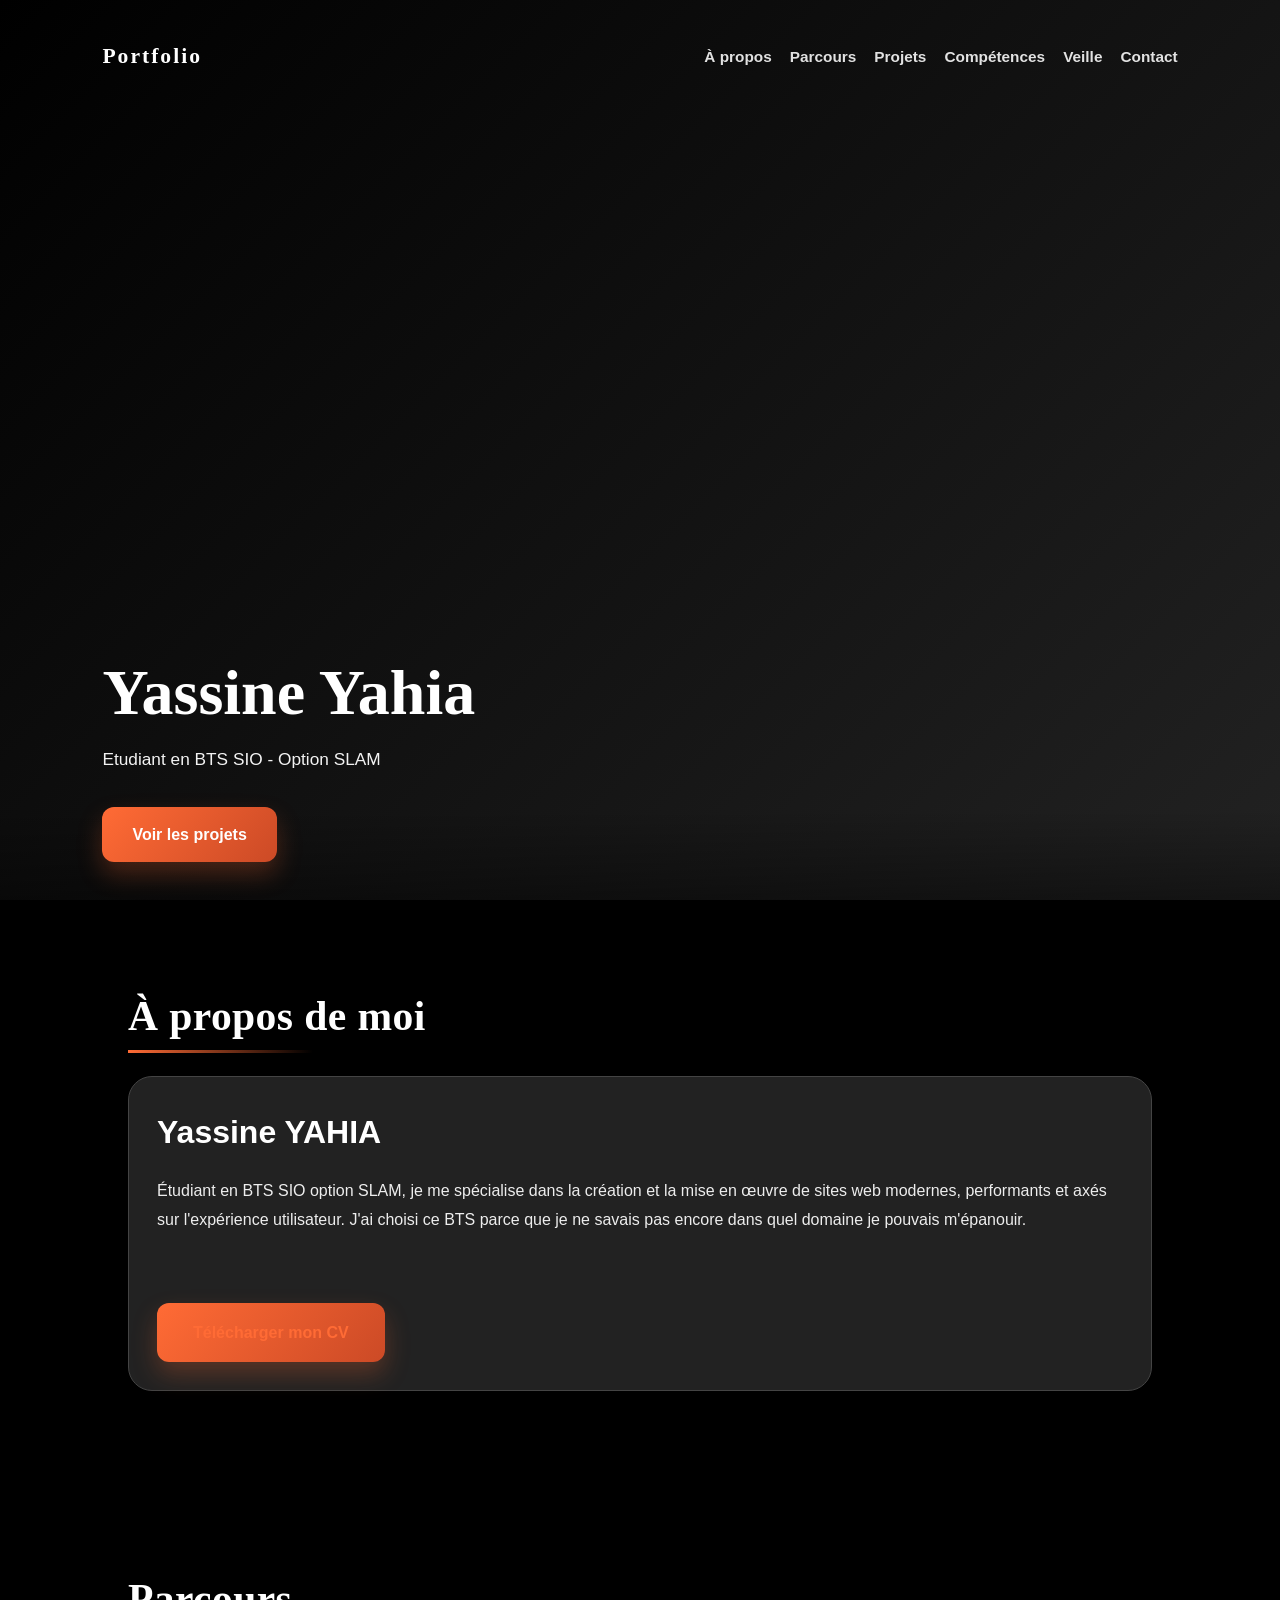
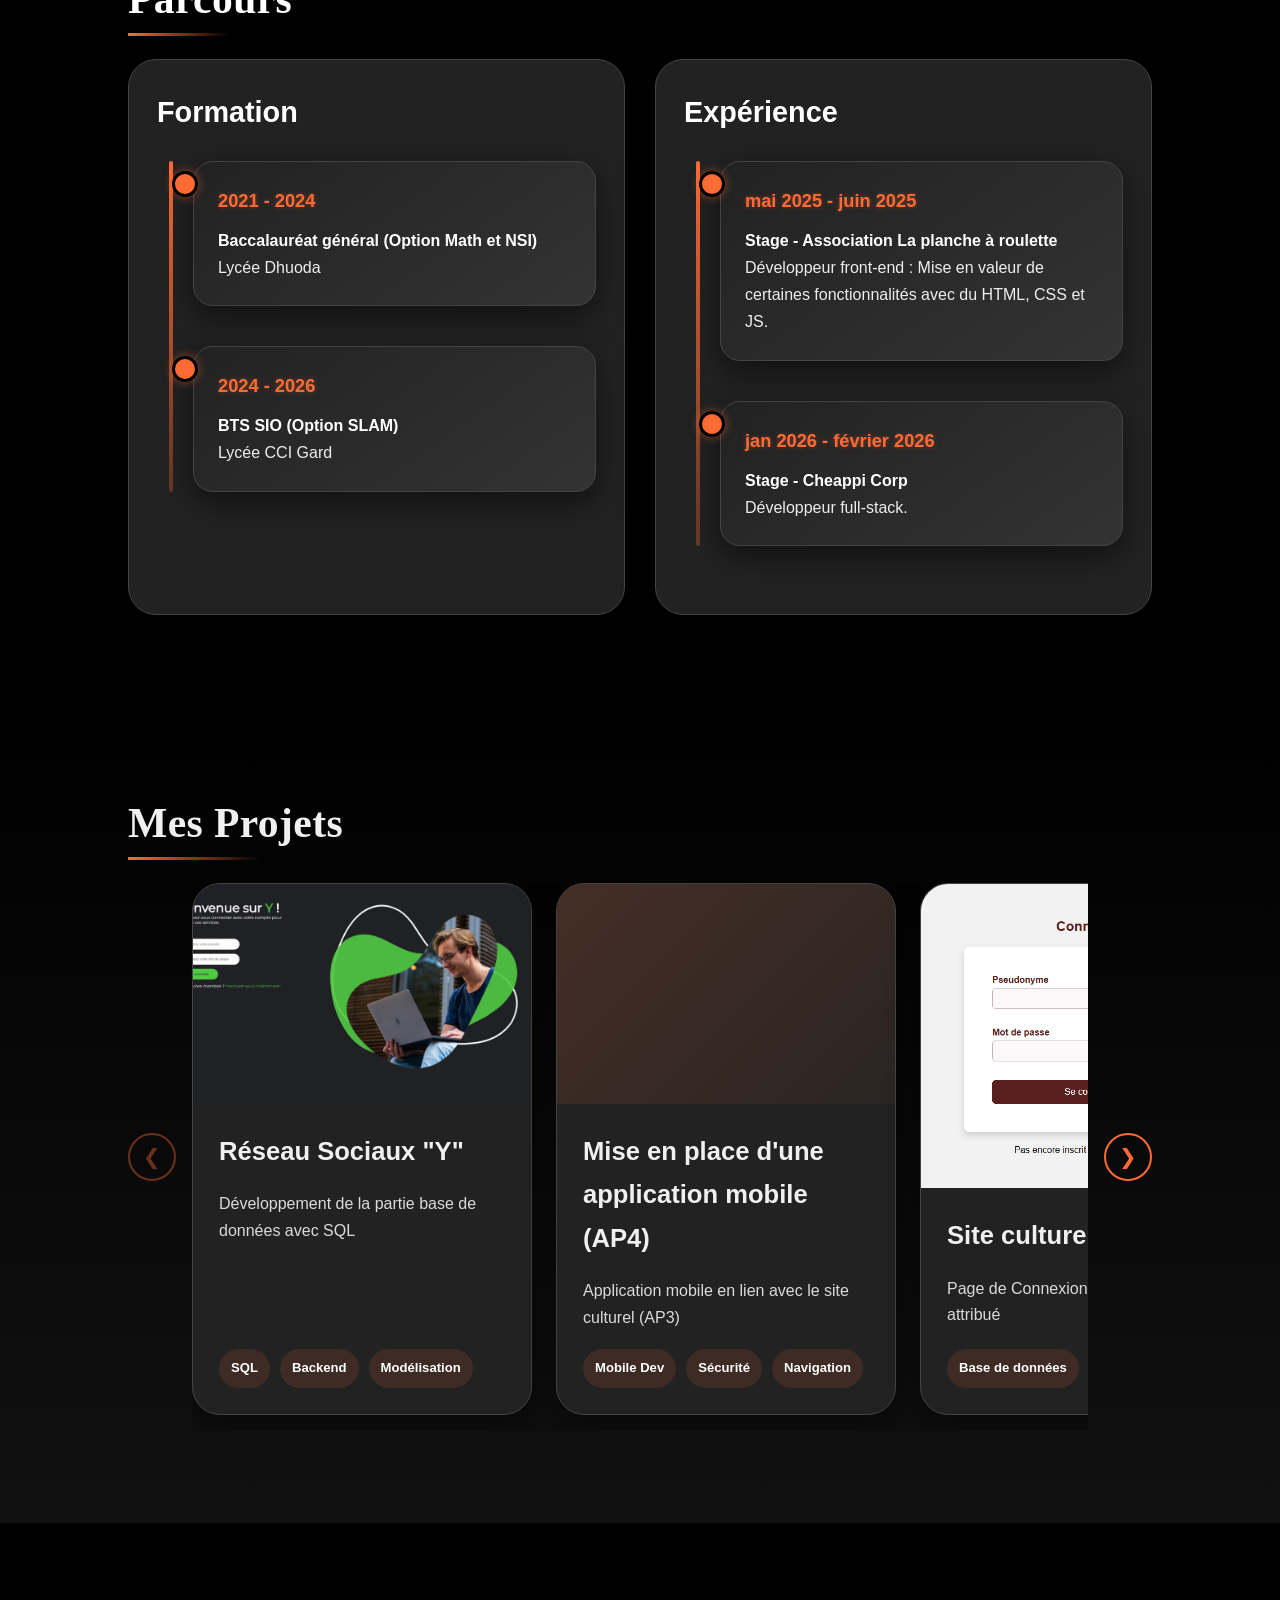
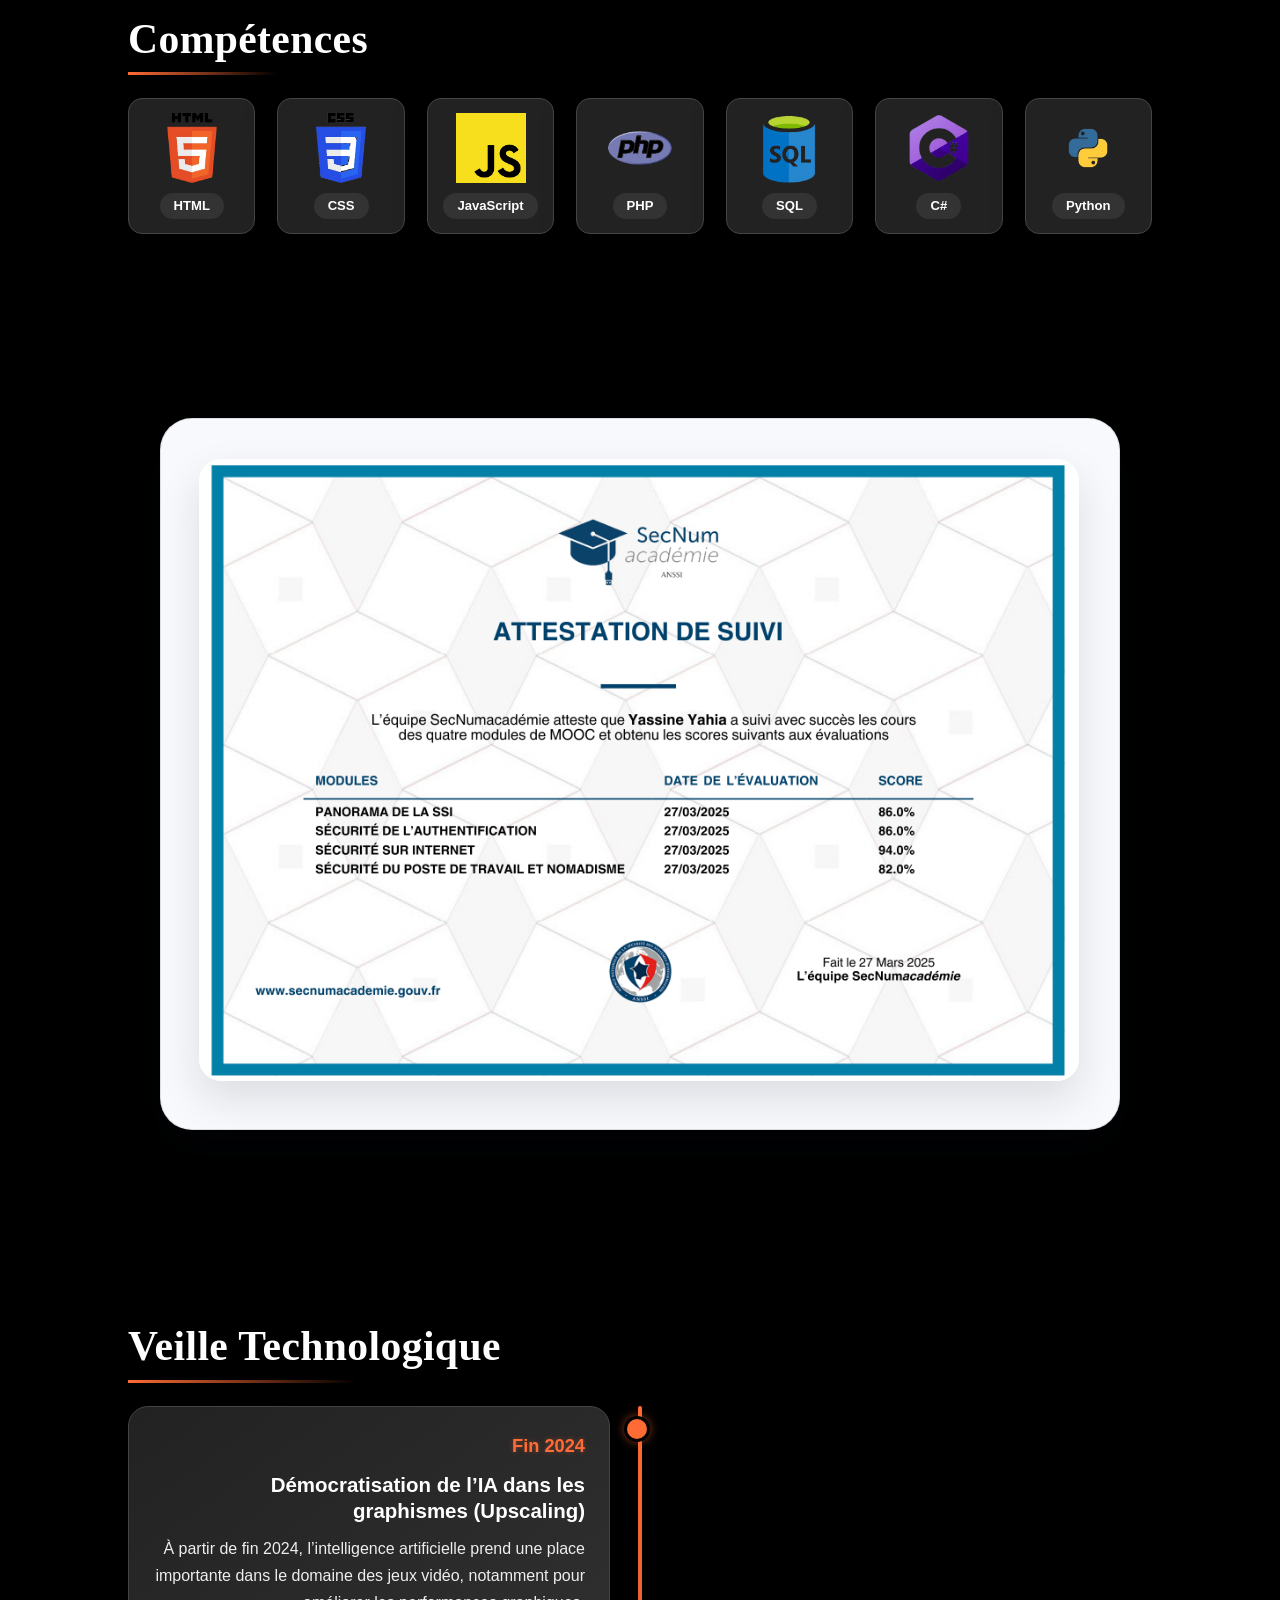
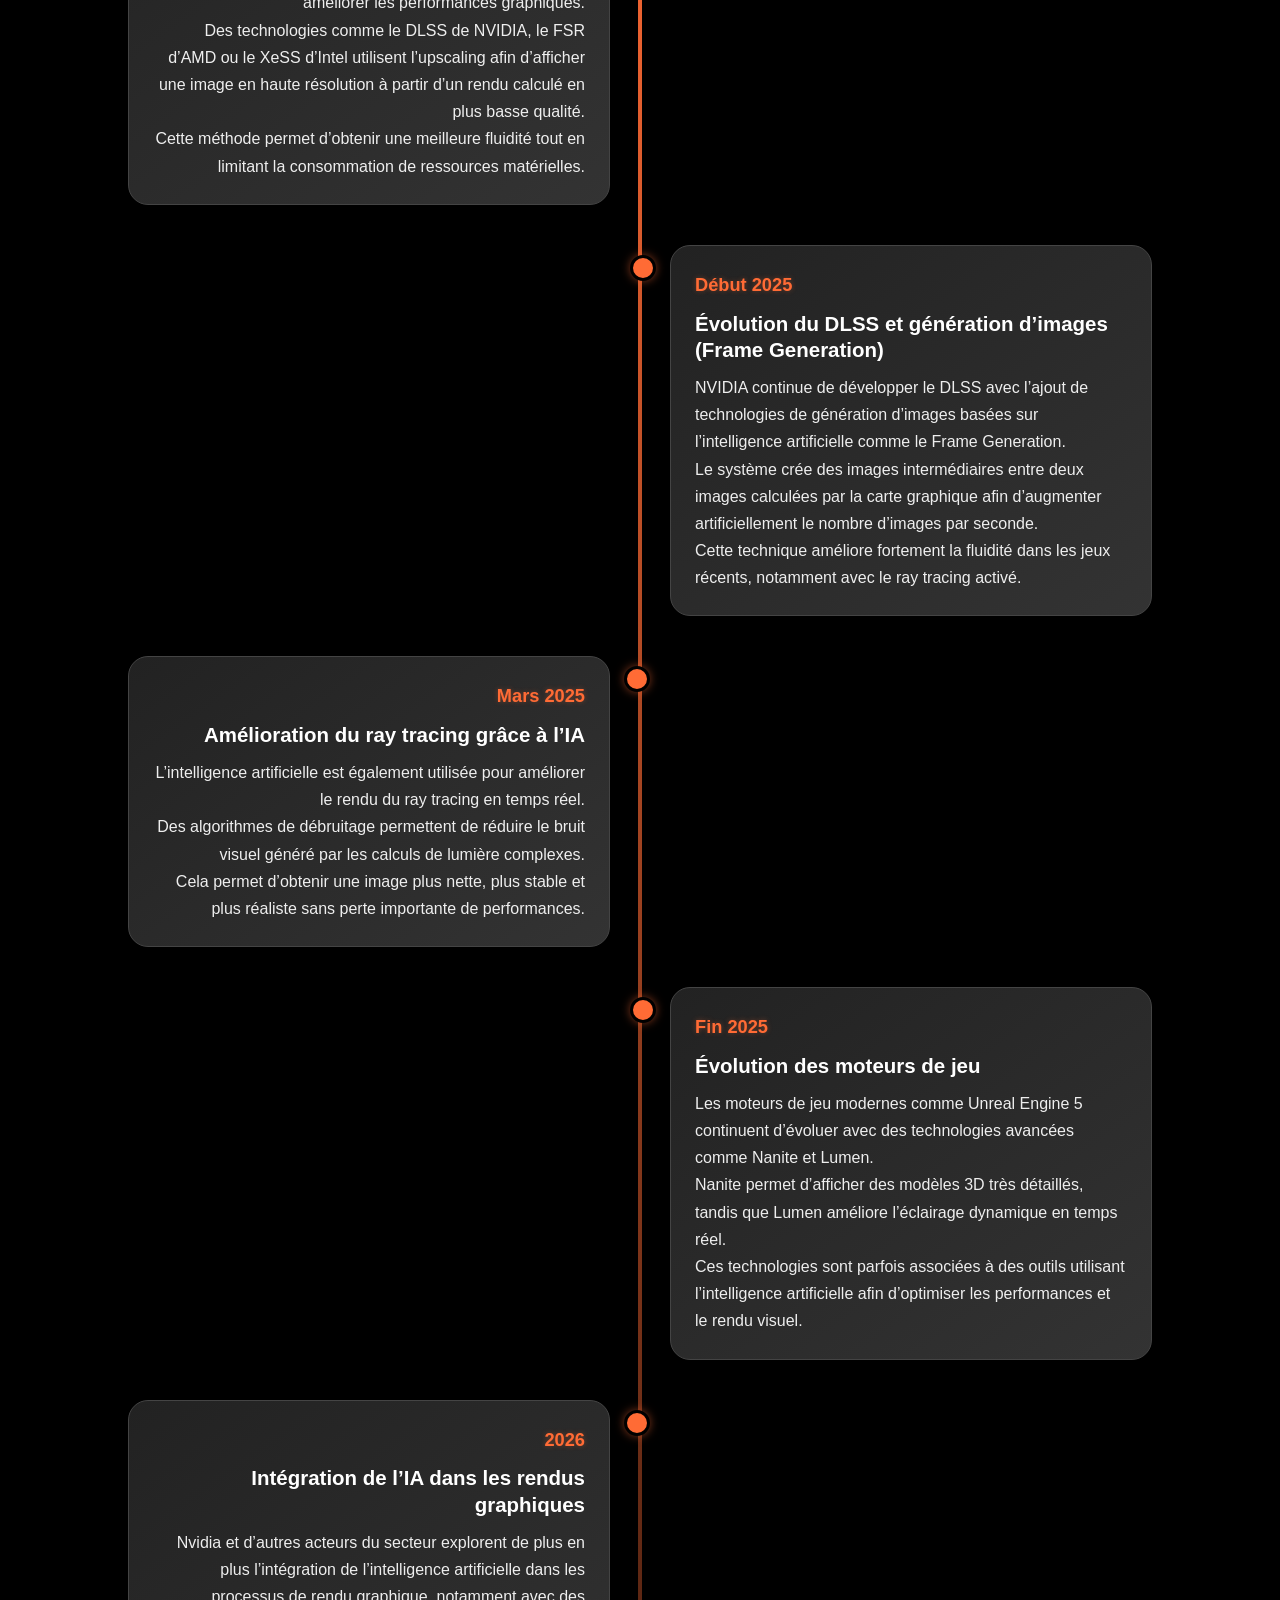
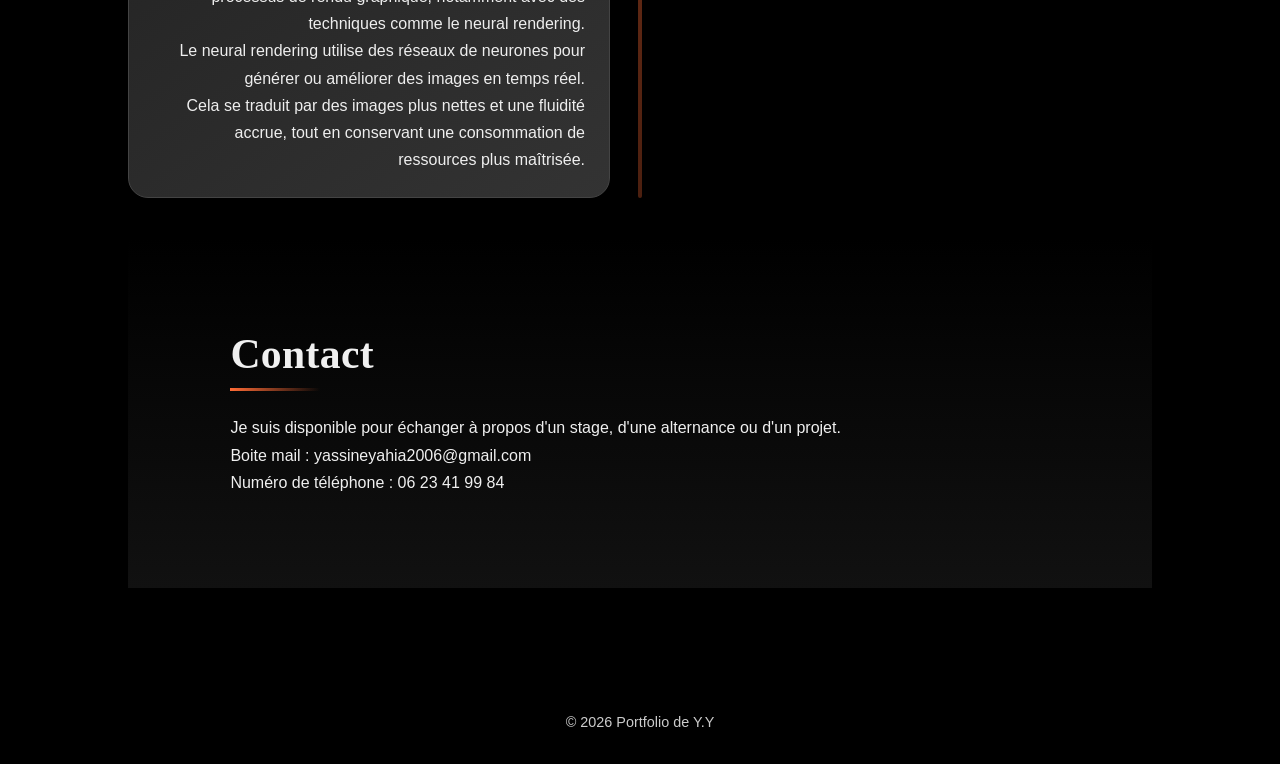
==== commit 6da62af6: "Add files via upload" ====
--- a/Porfolio de Y.Y/index.html
+++ b/Porfolio de Y.Y/index.html
@@ -39,7 +39,10 @@
     <div class="container about-layout">
         <div class="about-description">
             <h3>Yassine YAHIA</h3>
-            <p>Étudiant en BTS SIO option SLAM, je suis spécialisé dans la création et la mise en place de sites web modernes, performants et centrés sur l'expérience utilisateur. J'ai choisi ce BTS car je ne savais pas vers quoi je pourrais me plaire</p>
+            <p>Étudiant en BTS SIO option SLAM, je me spécialise dans la création et la mise en œuvre de sites web modernes, performants et axés sur l'expérience utilisateur. J'ai choisi ce BTS parce que je ne savais pas encore dans quel domaine je pouvais m'épanouir.</p>
+            <div class="about-actions">
+                <a href="Image/mon cv.pdf" download class="cta cv-btn">Télécharger mon CV</a>
+            </div>
         </div>
     </div>
 </section>
@@ -153,8 +156,8 @@
                     <p>Site sur l'oenologie</p>
                     <div class="card-tags">
                         <span>Base de données</span>
-                        <span>CRUD</span>
-                        <span>API</span>
+                        <span>HTML</span>
+                        <span>CSS</span>
                     </div>
                 </div>
             </article>
@@ -220,7 +223,7 @@
     <div class="timeline-item">
         <div class="timeline-content">
             <span class="date">Fin 2024</span>
-            <h3>Démocratisation de l’IA dans les graphismes</h3>
+            <h3>Démocratisation de l’IA dans les graphismes (Upscaling)</h3>
             <p>
                 À partir de fin 2024, l’intelligence artificielle prend une place importante
                 dans le domaine des jeux vidéo, notamment pour améliorer les performances graphiques.
@@ -240,10 +243,10 @@
     <div class="timeline-item">
         <div class="timeline-content">
             <span class="date">Début 2025</span>
-            <h3>Évolution du DLSS et génération d’images</h3>
+            <h3>Évolution du DLSS et génération d’images (Frame Generation)</h3>
             <p>
                 NVIDIA continue de développer le DLSS avec l’ajout de technologies
-                de génération d’images basées sur l’intelligence artificielle.
+                de génération d’images basées sur l’intelligence artificielle comme le Frame Generation.
             </p>
             <p>
                 Le système crée des images intermédiaires entre deux images calculées
@@ -297,19 +300,17 @@
     <div class="timeline-item">
         <div class="timeline-content">
             <span class="date">2026</span>
-            <h3>Intégration de l’IA dans les consoles</h3>
-            <p>
-                Les consoles récentes commencent à intégrer des technologies similaires
-                à celles utilisées sur PC pour améliorer le rendu graphique.
-            </p>
-            <p>
-                L’intelligence artificielle permet d’optimiser l’image en temps réel,
-                d’améliorer la fluidité et de maintenir une bonne qualité visuelle
-                sans nécessiter une augmentation importante de la puissance matérielle.
-            </p>
-            <p>
-                Cette évolution montre que l’IA devient progressivement un élément central
-                dans le développement des jeux vidéo modernes.
+            <h3>Intégration de l’IA dans les rendus graphiques</h3>
+            <p>
+                Nvidia et d’autres acteurs du secteur explorent de plus en plus l’intégration de l’intelligence artificielle
+                dans les processus de rendu graphique, notamment avec des techniques comme le neural rendering.
+            </p>
+            <p>
+                Le neural rendering utilise des réseaux de neurones pour générer ou améliorer des images en temps réel.
+            </p>
+            <p>
+                Cela se traduit par des images plus nettes et une fluidité accrue, tout en conservant une consommation de
+                ressources plus maîtrisée.
             </p>
         </div>
     </div>
@@ -319,7 +320,8 @@
     <section id="contact-section" class="section dark" aria-labelledby="contact-title">
         <h2 id="contact-title">Contact</h2>
         <p>Je suis disponible pour échanger à propos d'un stage, d'une alternance ou d'un projet.</p>
-        <a class="cta" href="mailto:yassineyahia2006@gmail.com">Me contacter</a>
+        <p>Boite mail : yassineyahia2006@gmail.com</p>
+        <p>Numéro de téléphone : 06 23 41 99 84</p>
     </section>
 </main>
 
--- a/Porfolio de Y.Y/style.css
+++ b/Porfolio de Y.Y/style.css
@@ -721,6 +721,21 @@
     filter: brightness(1.05);
 }
 
+.about-description .cta {
+    padding: 16px 36px;
+    font-size: 1rem;
+    display: inline-flex;
+    align-items: center;
+    justify-content: center;
+    min-width: fit-content;
+    color: #ffffff;
+}
+
+.about-actions {
+    margin-top: 18px;
+    color: white;
+}
+
 .contact-grid {
     display: grid;
     place-items: center;
@@ -733,7 +748,6 @@
     border: 1px solid rgba(255, 107, 53, 0.18);
     border-radius: 28px;
     padding: 36px;
-    box-shadow: var(--shadow-soft);
     display: grid;
     gap: 18px;
 }
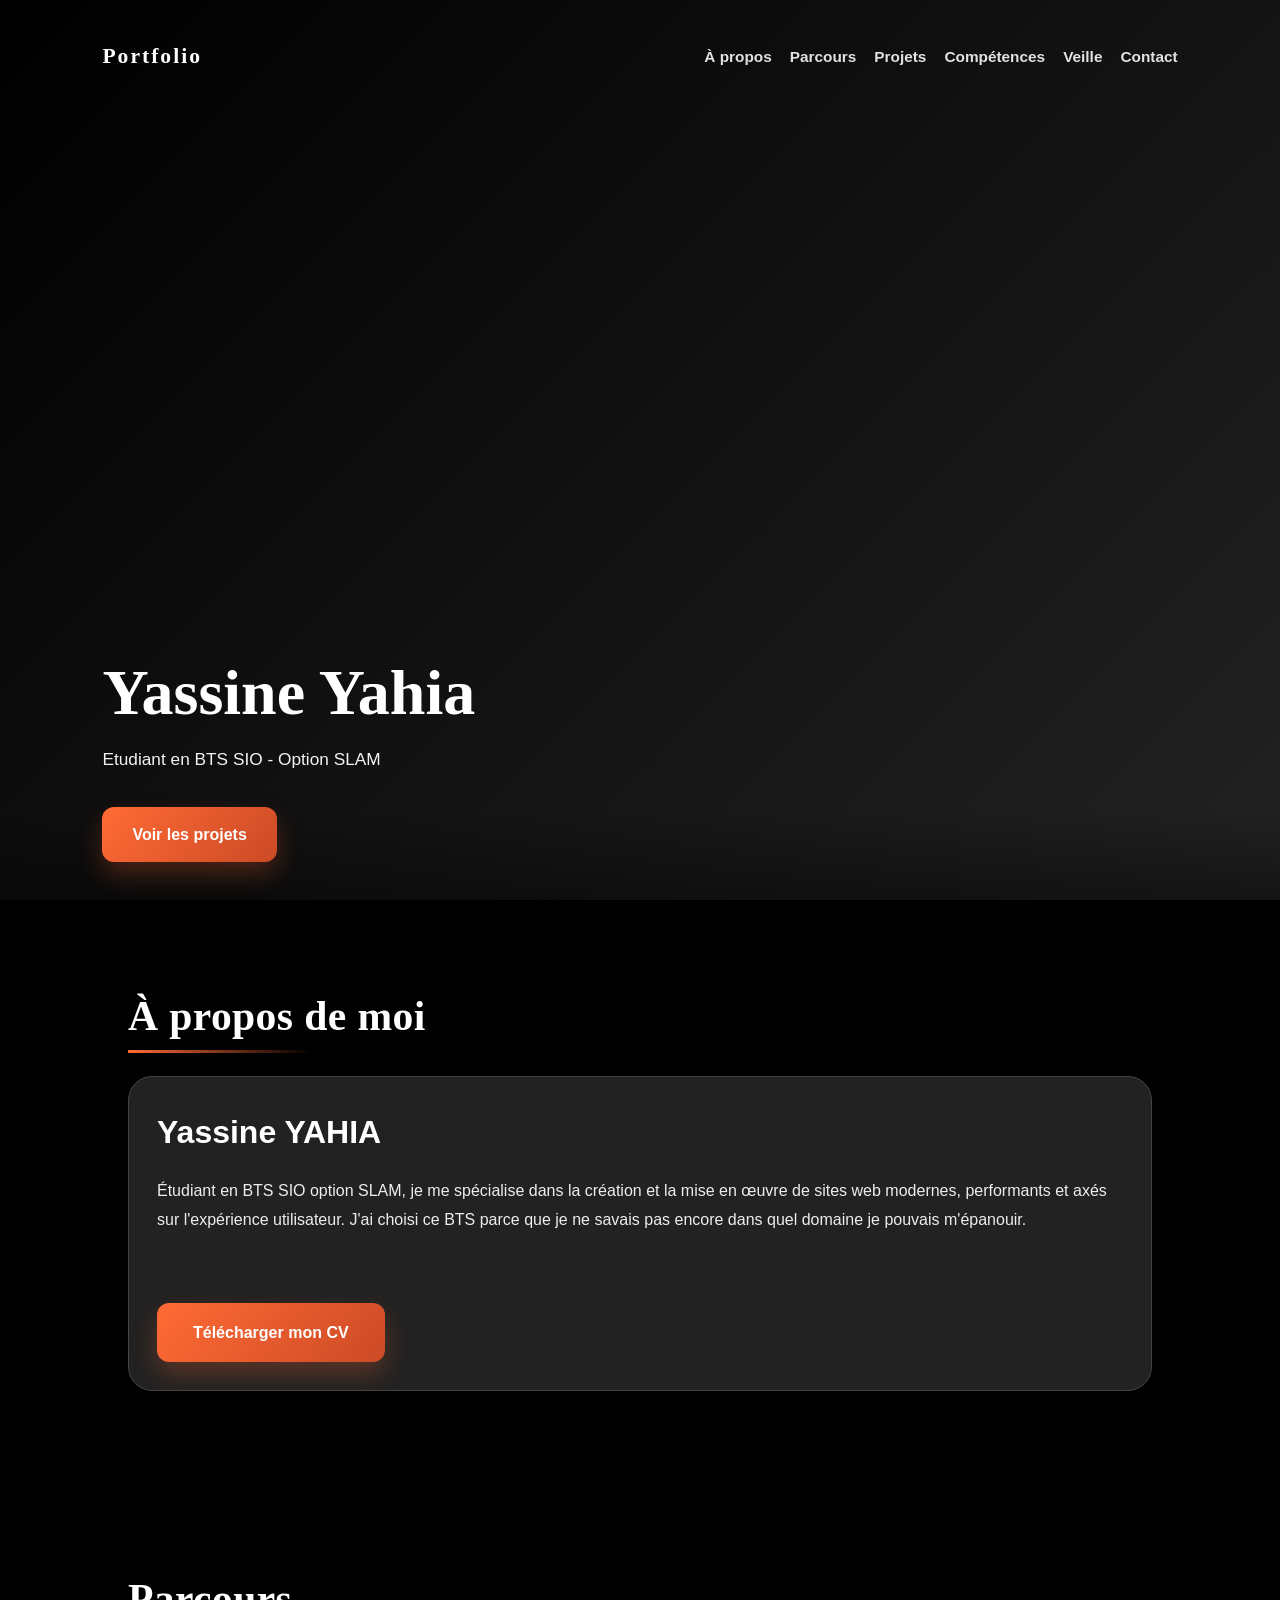
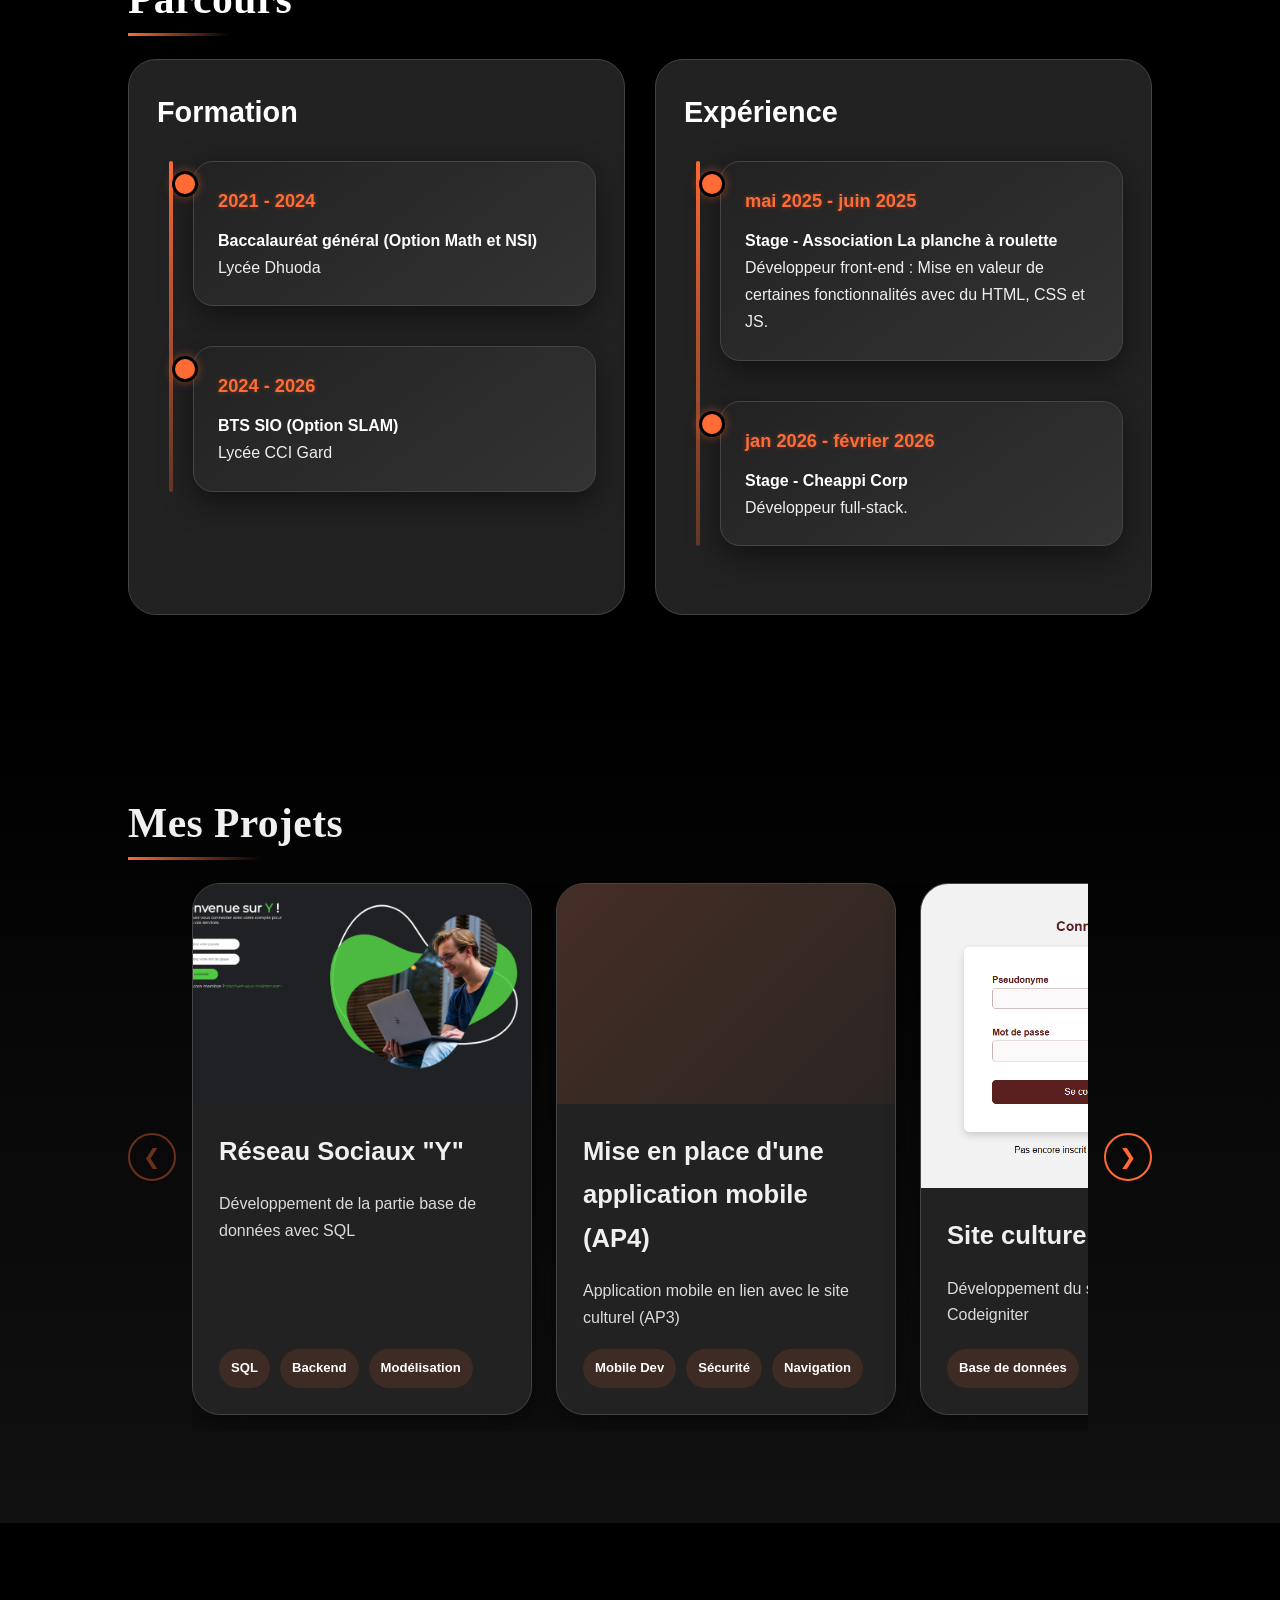
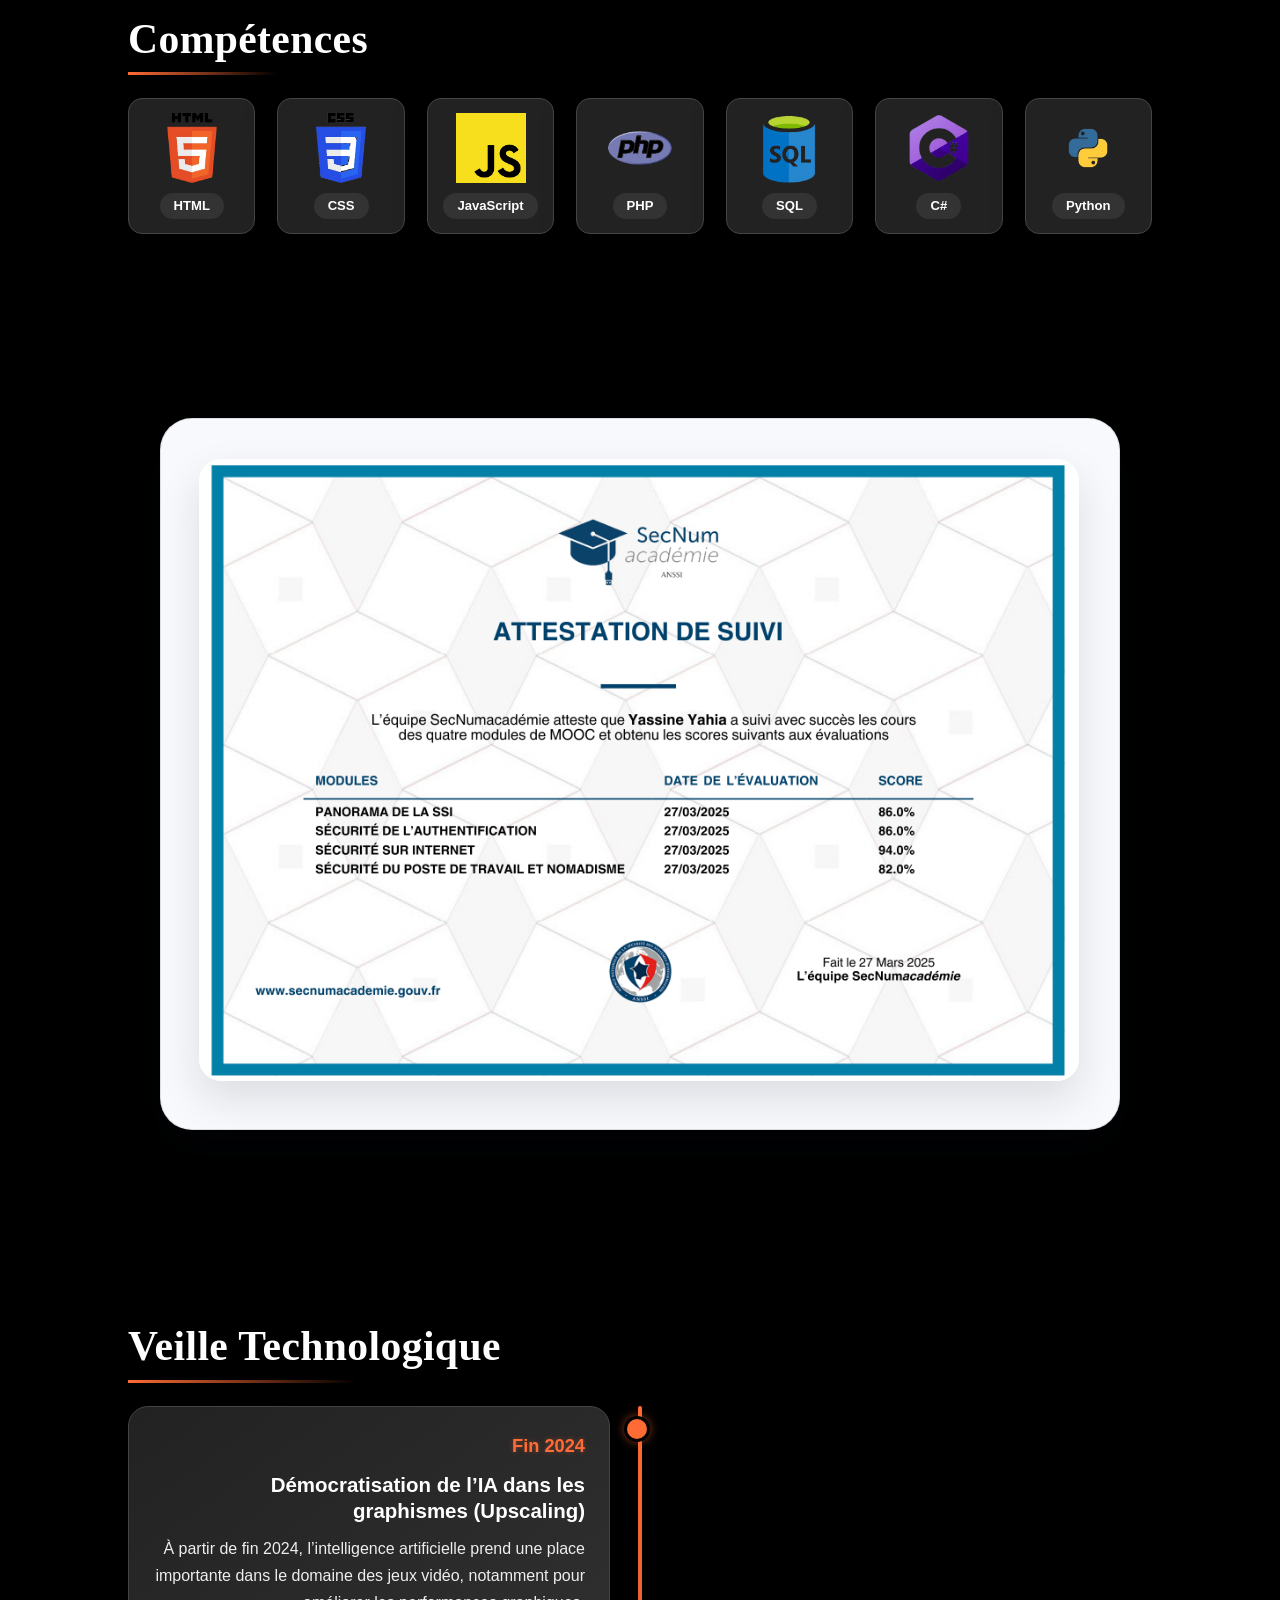
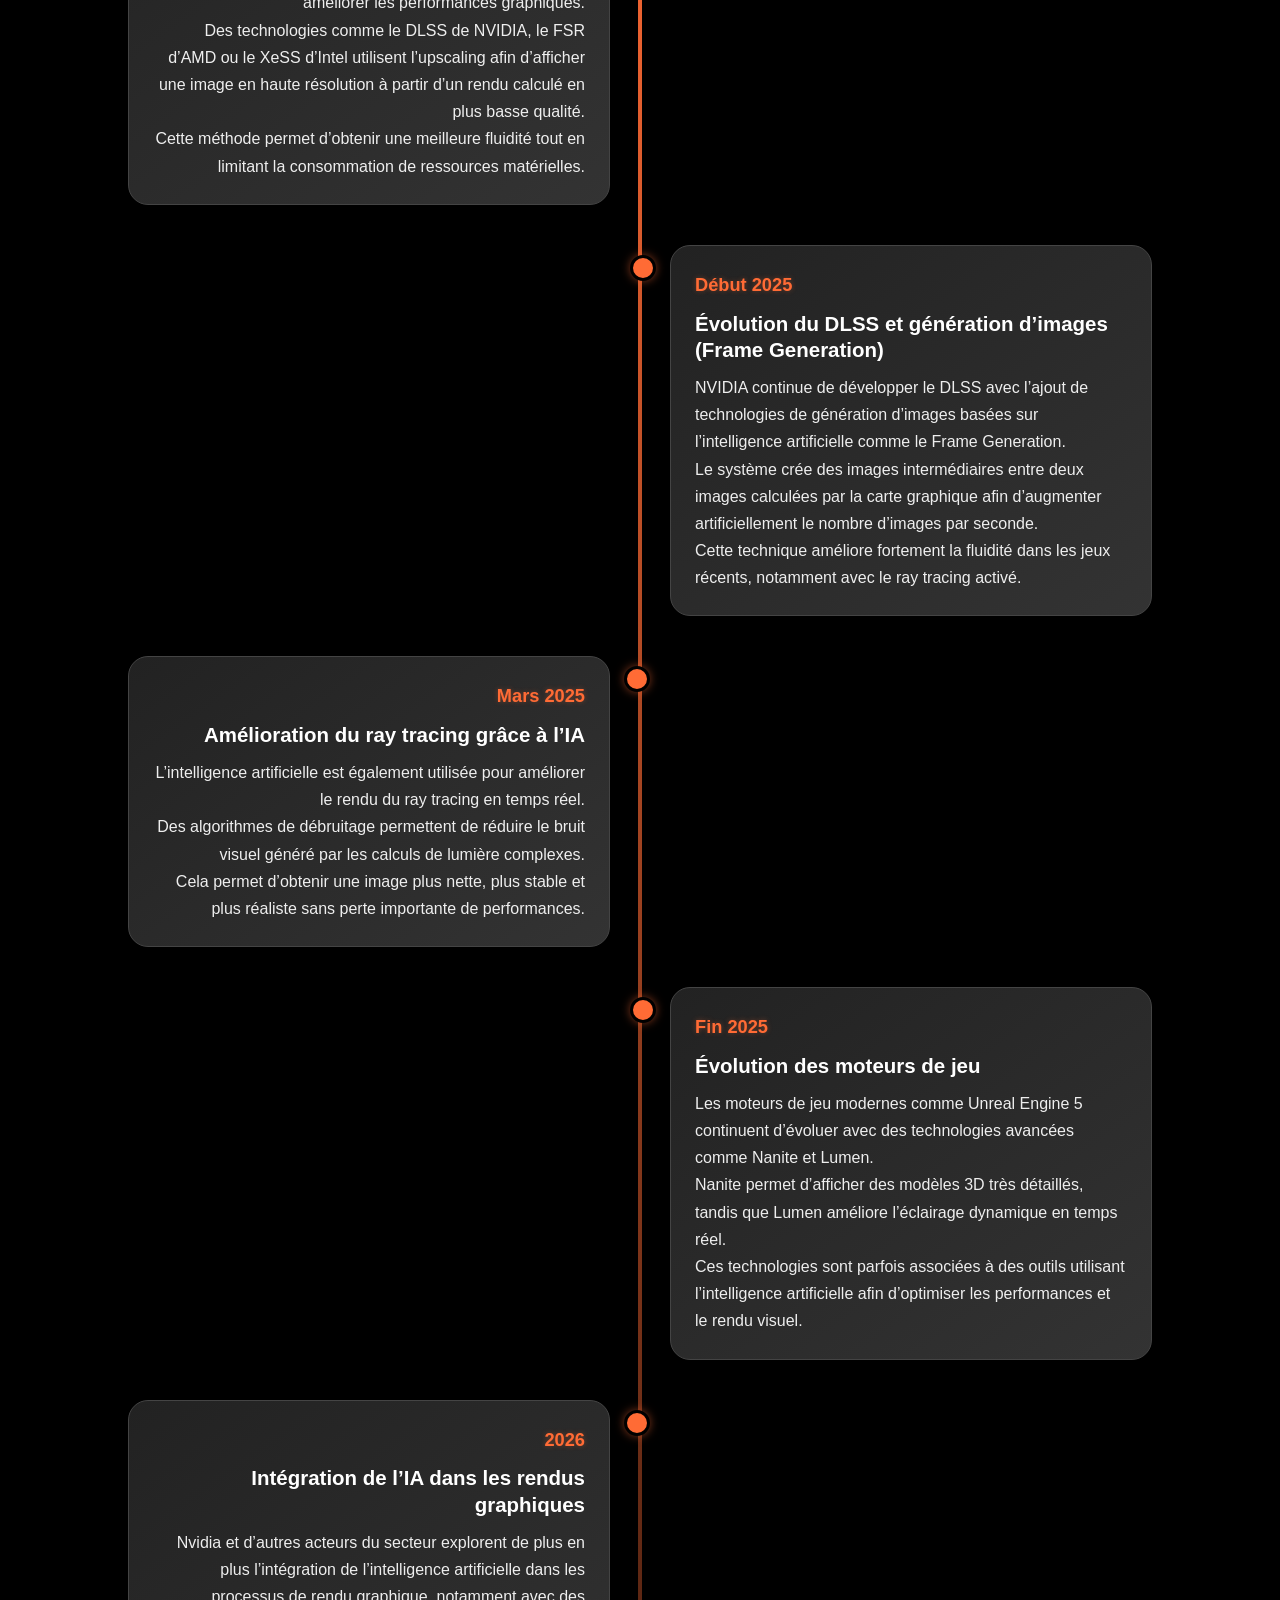
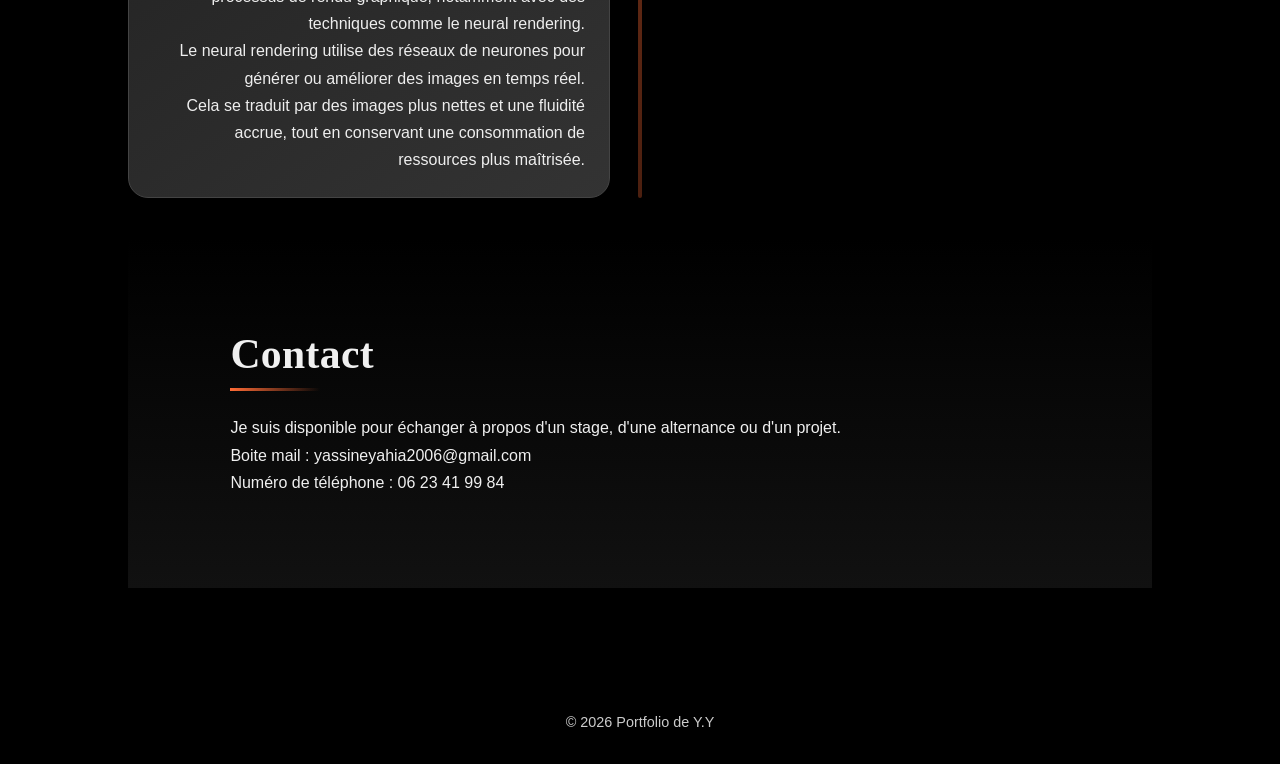
==== commit 4d0eac8d: "Add files via upload" ====
--- a/Porfolio de Y.Y/index.html
+++ b/Porfolio de Y.Y/index.html
@@ -138,11 +138,11 @@
                 </div>
                 <div class="card-body">
                     <h3>Site culturel (AP3)</h3>
-                    <p>Page de Connexion en fonction du role attribué</p>
+                    <p> Développement du site avec Codeigniter</p>
                     <div class="card-tags">
                         <span>Base de données</span>
                         <span>CRUD</span>
-                        <span>API</span>
+                        <span>PHP</span>
                     </div>
                 </div>
             </article>
--- a/Porfolio de Y.Y/style.css
+++ b/Porfolio de Y.Y/style.css
@@ -195,6 +195,9 @@
     animation: pulse 2s infinite;
 }
 
+.about-actions .cv-btn {
+    color: white !important;
+}
 .cta:hover {
     transform: translateY(-2px);
     filter: brightness(1.05);
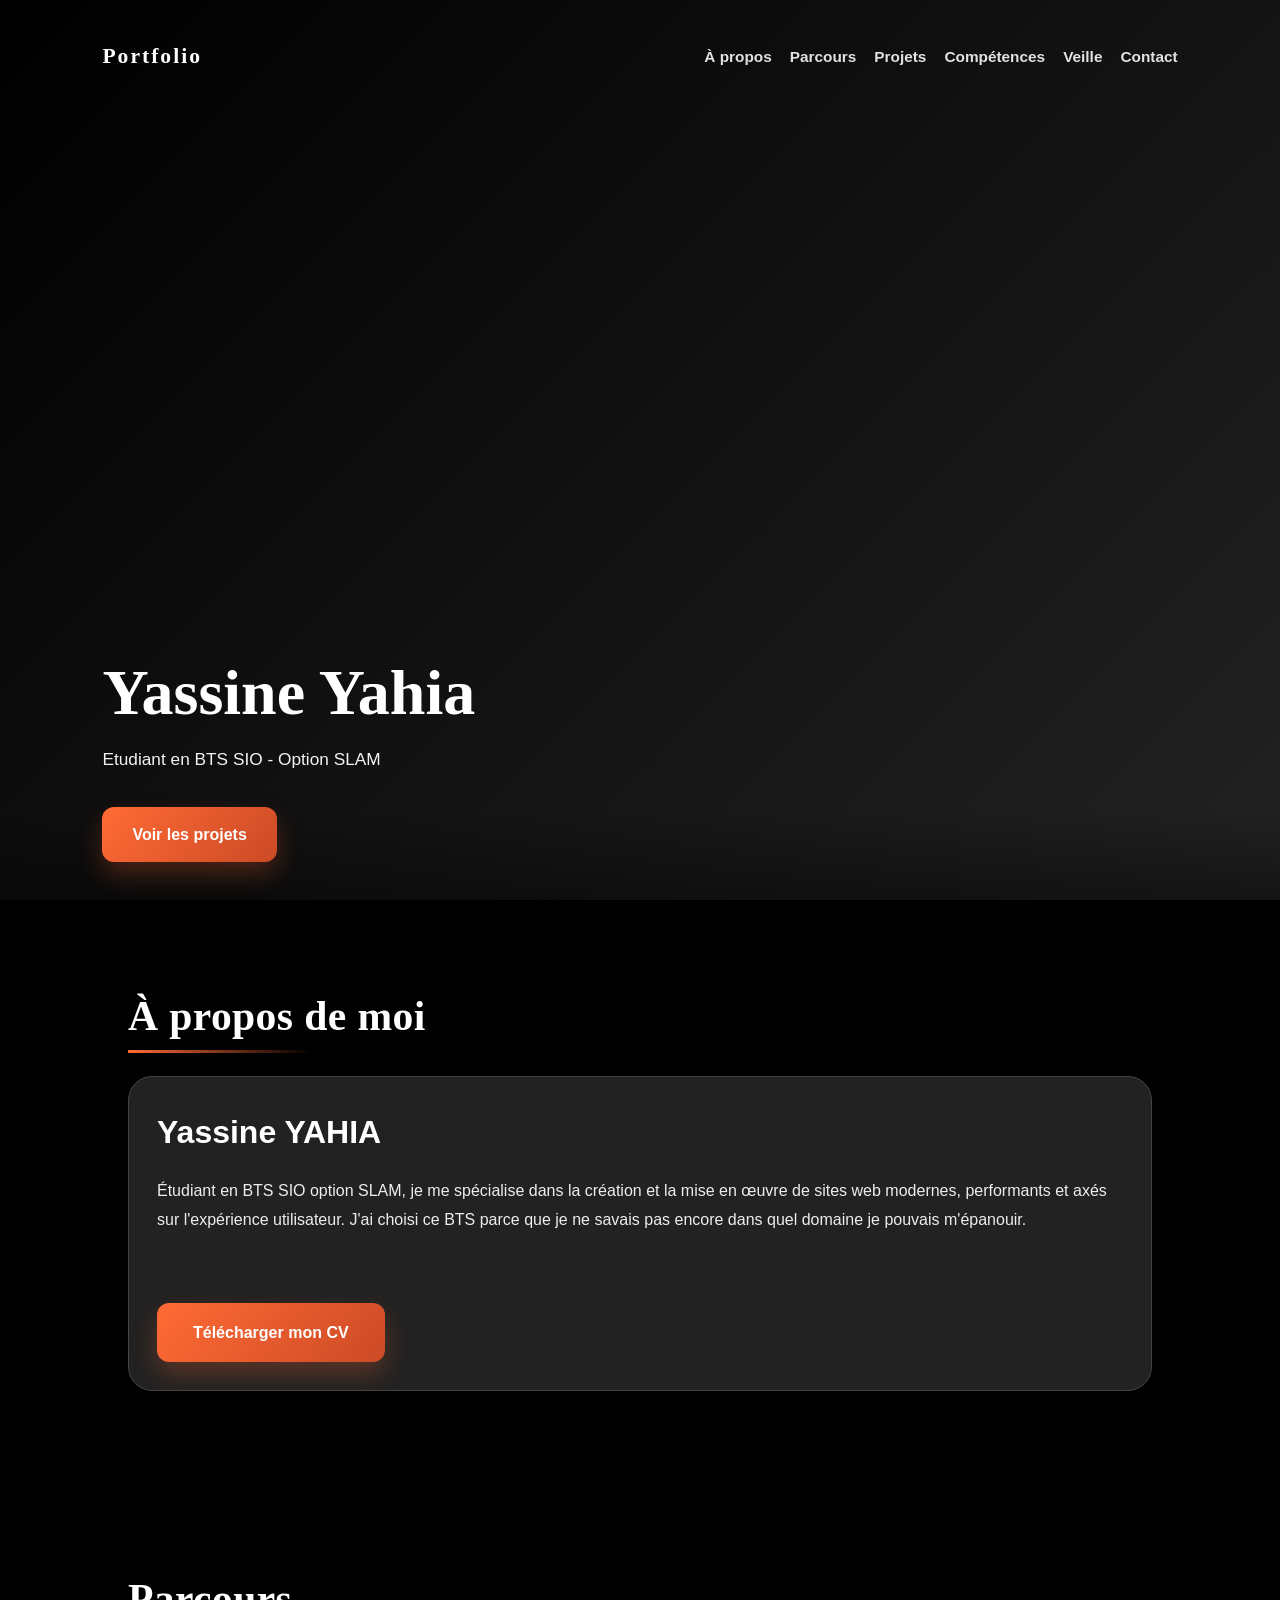
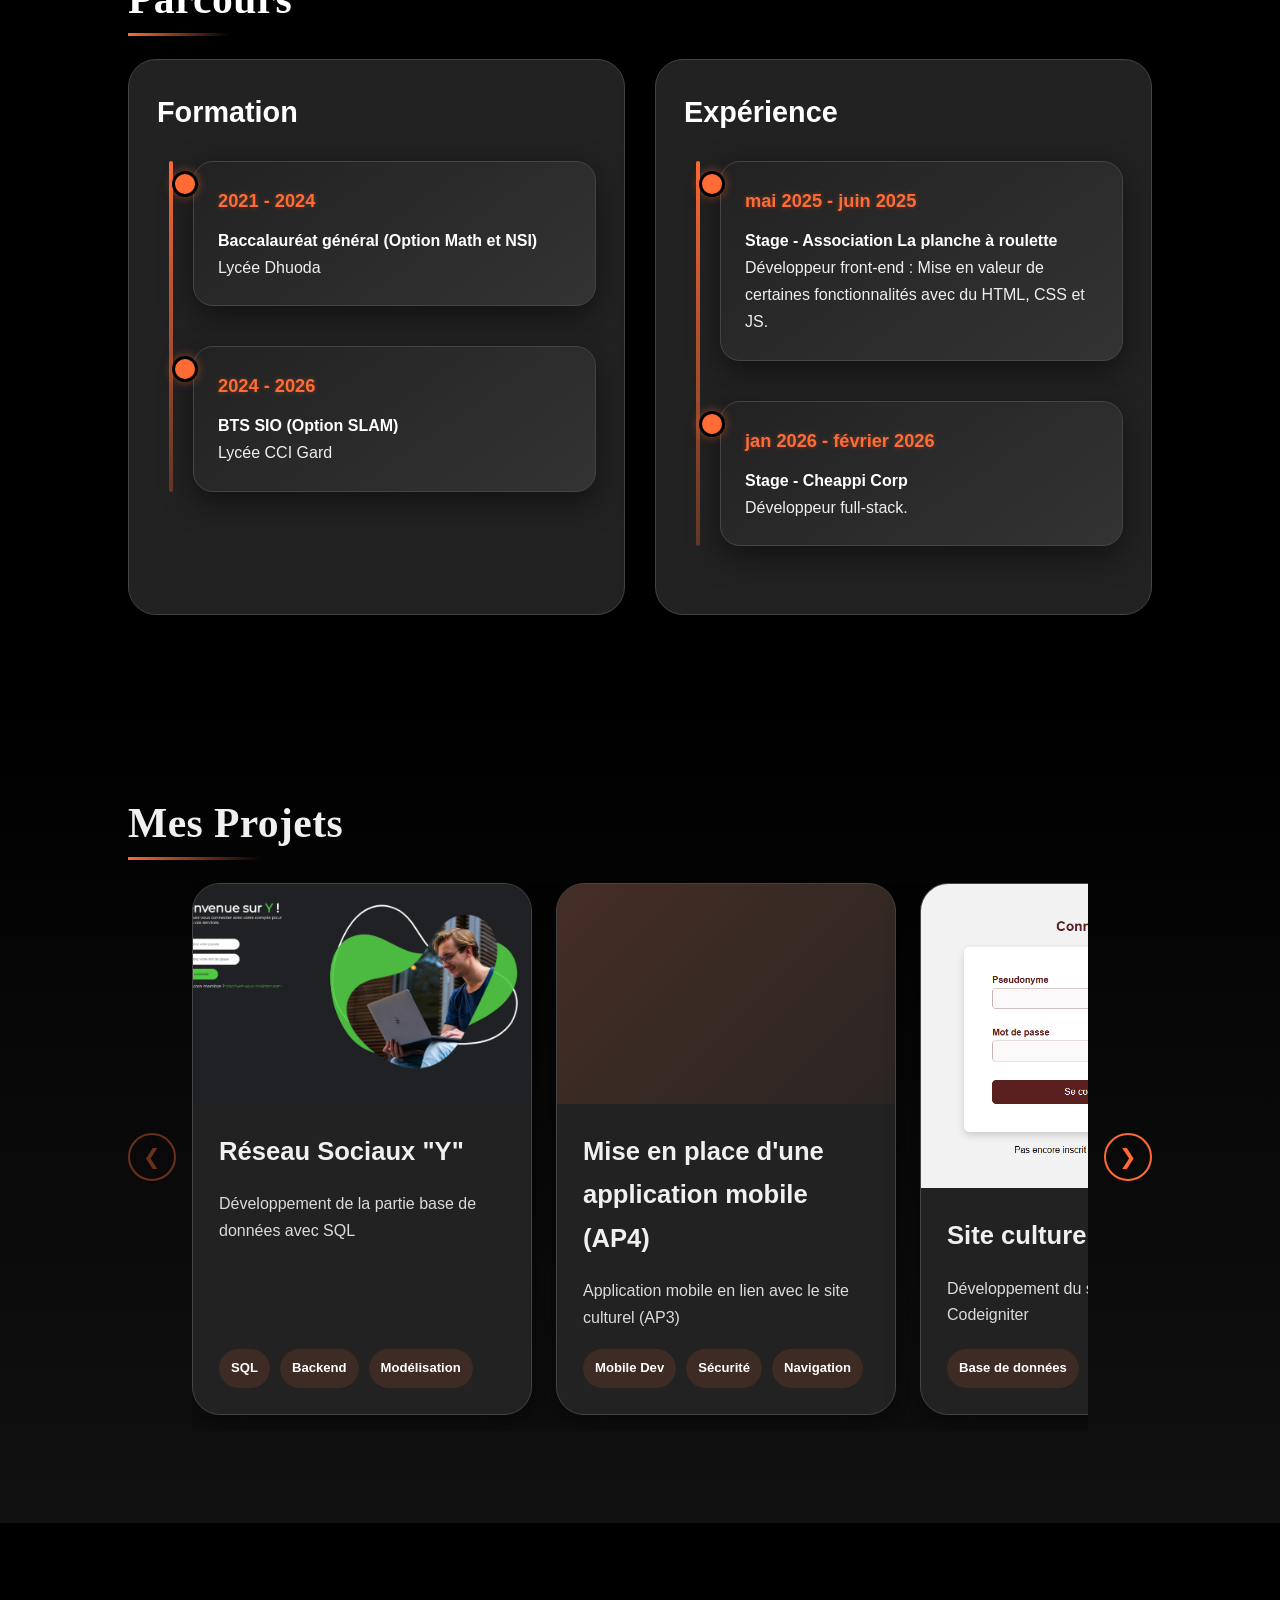
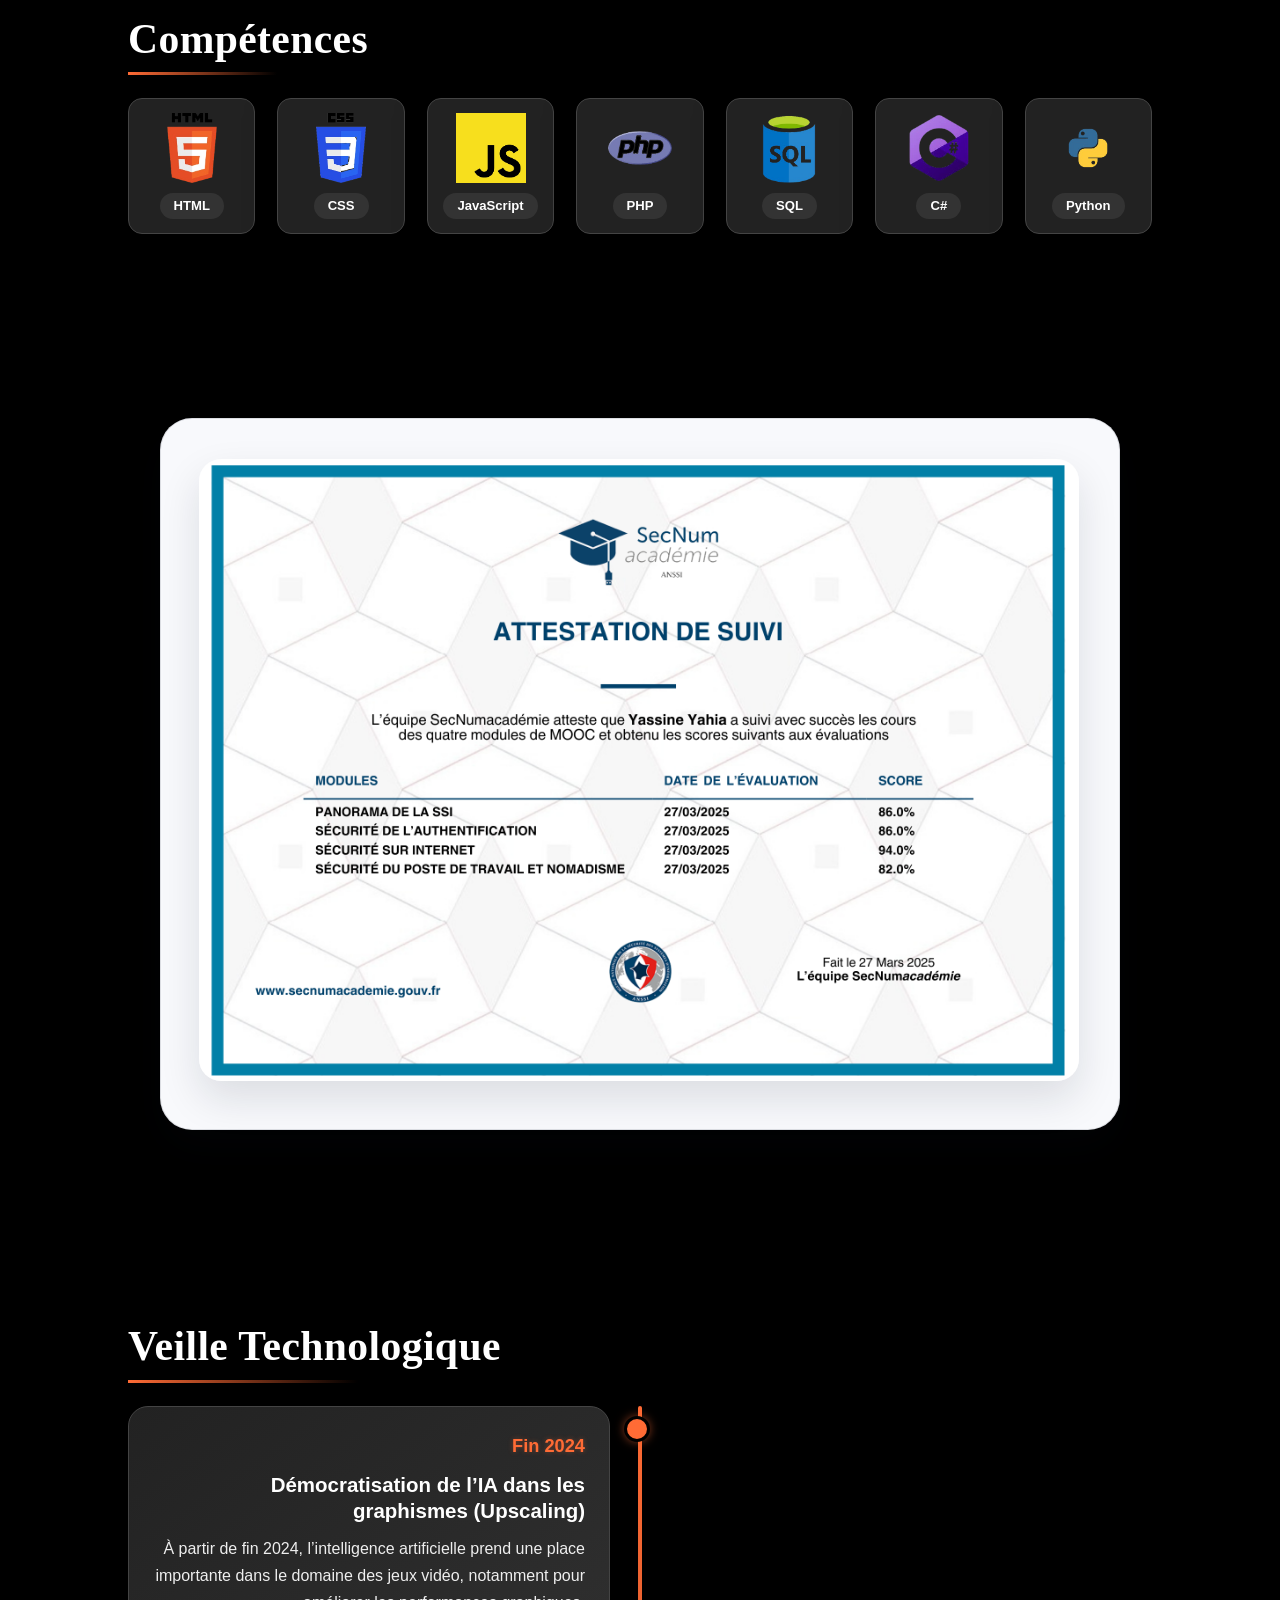
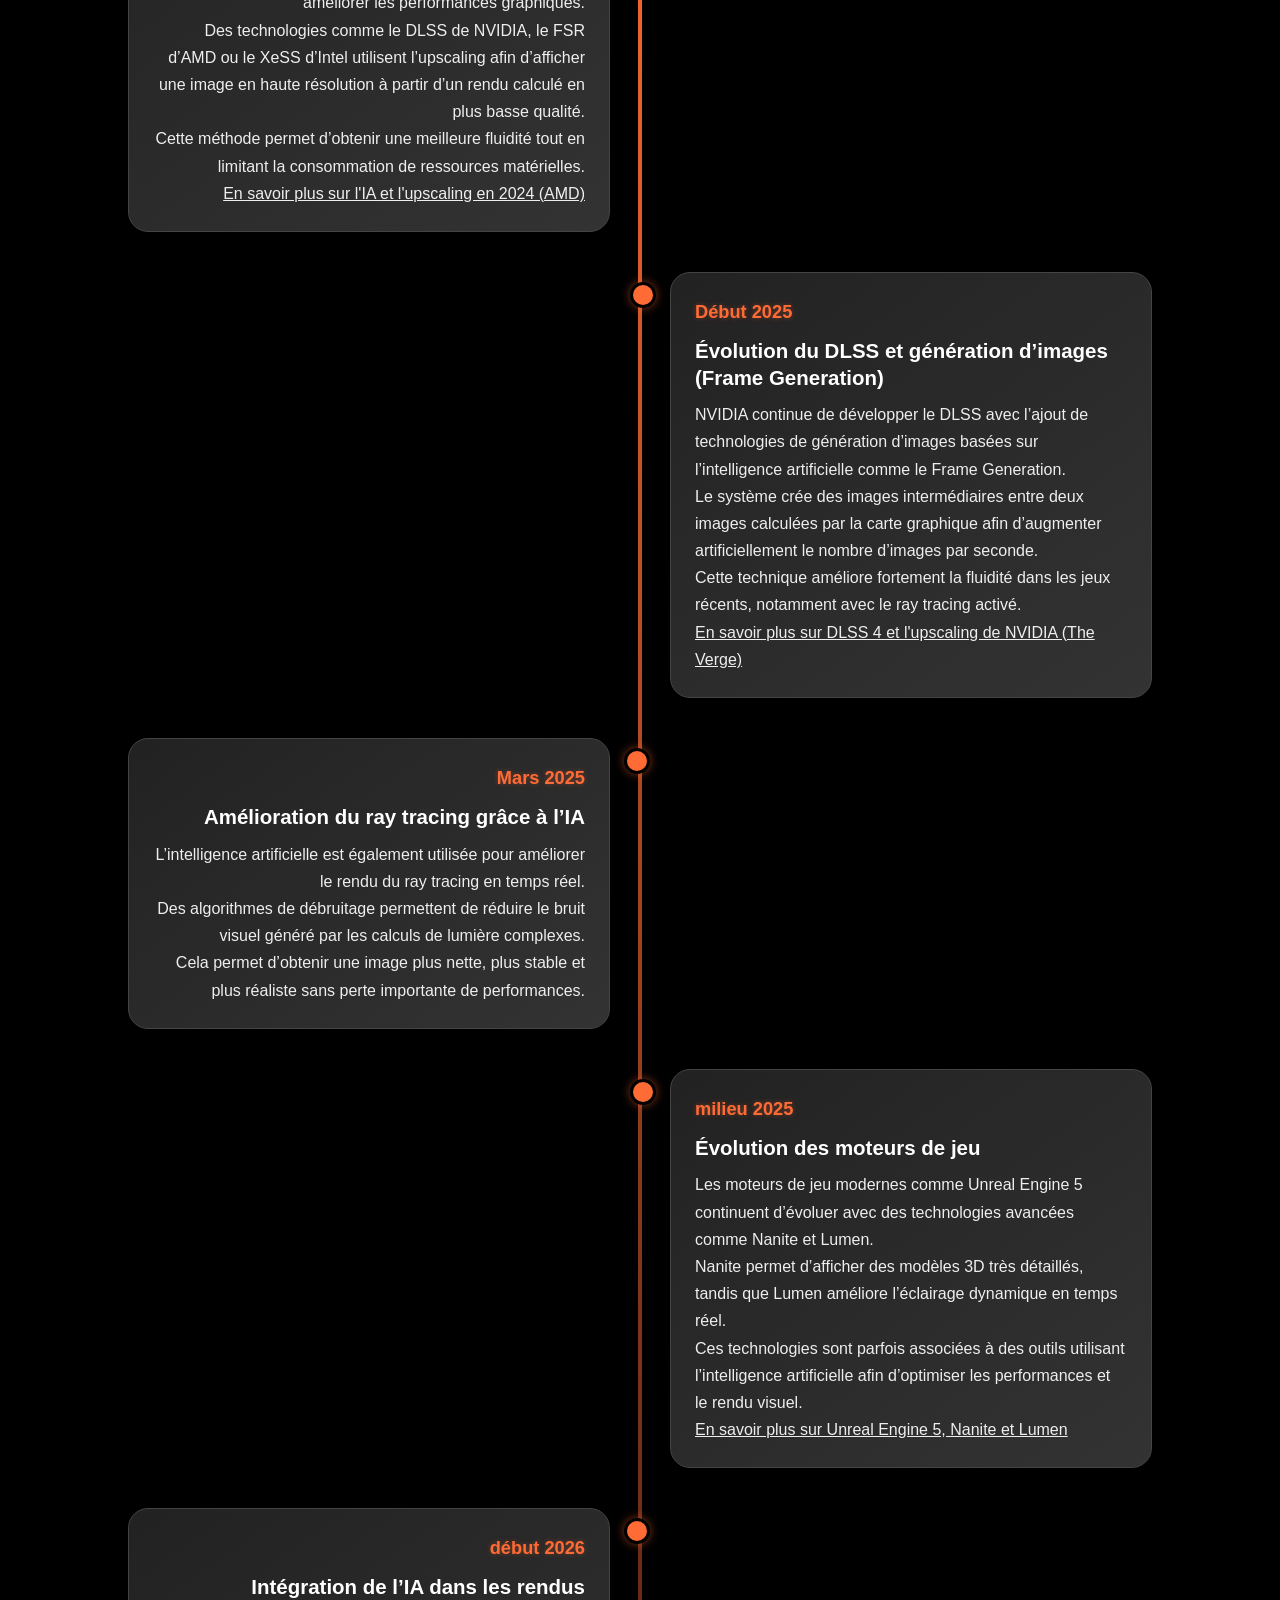
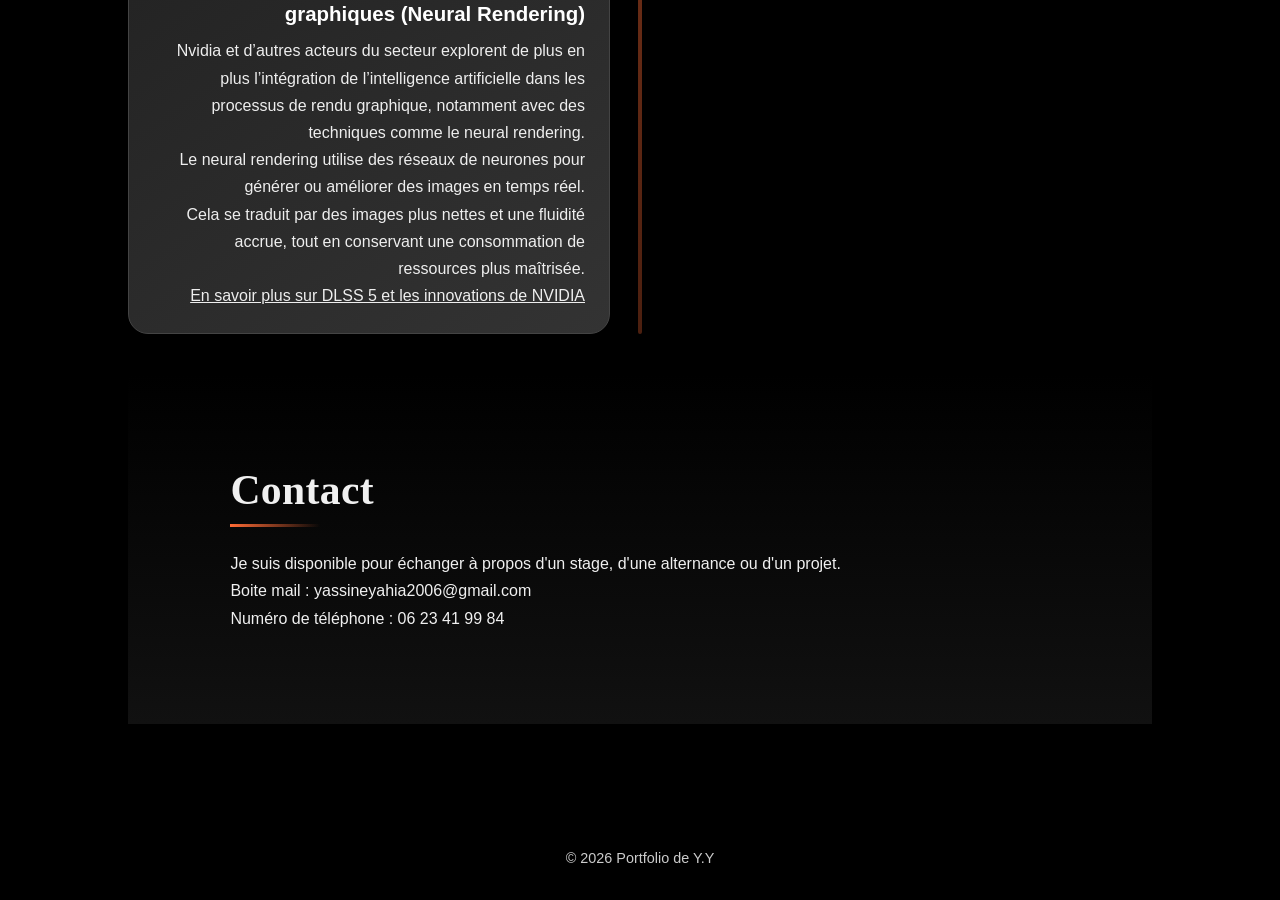
==== commit 5a4cc122: "Add files via upload" ====
--- a/Porfolio de Y.Y/index.html
+++ b/Porfolio de Y.Y/index.html
@@ -236,8 +236,9 @@
             <p>
                 Cette méthode permet d’obtenir une meilleure fluidité tout en limitant
                 la consommation de ressources matérielles.
-            </p>
-        </div>
+            </p>            <p>
+                <a href="https://www.ign.com/articles/amd-exec-says-2024-is-a-huge-year-for-ai-upscaling-as-it-tries-to-make-up-ground-on-nvidia" target="_blank" rel="noopener noreferrer">En savoir plus sur l'IA et l'upscaling en 2024 (AMD)</a>
+            </p>        </div>
     </div>
 
     <div class="timeline-item">
@@ -256,6 +257,9 @@
                 Cette technique améliore fortement la fluidité dans les jeux récents,
                 notamment avec le ray tracing activé.
             </p>
+            <p>
+                <a href="https://www.theverge.com/2025/1/6/24337402/nvidia-dlss-4-upscaling-announcement-ces-2025" target="_blank" rel="noopener noreferrer">En savoir plus sur DLSS 4 et l'upscaling de NVIDIA (The Verge)</a>
+            </p>
         </div>
     </div>
 
@@ -280,7 +284,7 @@
 
     <div class="timeline-item">
         <div class="timeline-content">
-            <span class="date">Fin 2025</span>
+            <span class="date">milieu 2025</span>
             <h3>Évolution des moteurs de jeu</h3>
             <p>
                 Les moteurs de jeu modernes comme Unreal Engine 5 continuent d’évoluer
@@ -293,14 +297,15 @@
             <p>
                 Ces technologies sont parfois associées à des outils utilisant l’intelligence artificielle
                 afin d’optimiser les performances et le rendu visuel.
-            </p>
-        </div>
-    </div>
-
-    <div class="timeline-item">
-        <div class="timeline-content">
-            <span class="date">2026</span>
-            <h3>Intégration de l’IA dans les rendus graphiques</h3>
+            </p>            <p>
+                <a href="https://www.n-3ds.com/unreal-engine-5-nanite-lumen-mondes-photo-realistes/" target="_blank" rel="noopener noreferrer">En savoir plus sur Unreal Engine 5, Nanite et Lumen</a>
+            </p>        </div>
+    </div>
+
+    <div class="timeline-item">
+        <div class="timeline-content">
+            <span class="date">début 2026</span>
+            <h3>Intégration de l’IA dans les rendus graphiques (Neural Rendering)</h3>
             <p>
                 Nvidia et d’autres acteurs du secteur explorent de plus en plus l’intégration de l’intelligence artificielle
                 dans les processus de rendu graphique, notamment avec des techniques comme le neural rendering.
@@ -311,6 +316,9 @@
             <p>
                 Cela se traduit par des images plus nettes et une fluidité accrue, tout en conservant une consommation de
                 ressources plus maîtrisée.
+            </p>
+            <p>
+                <a href="https://nvidianews.nvidia.com/news/nvidia-dlss-5-delivers-ai-powered-breakthrough-in-visual-fidelity-for-games" target="_blank" rel="noopener noreferrer">En savoir plus sur DLSS 5 et les innovations de NVIDIA</a>
             </p>
         </div>
     </div>
